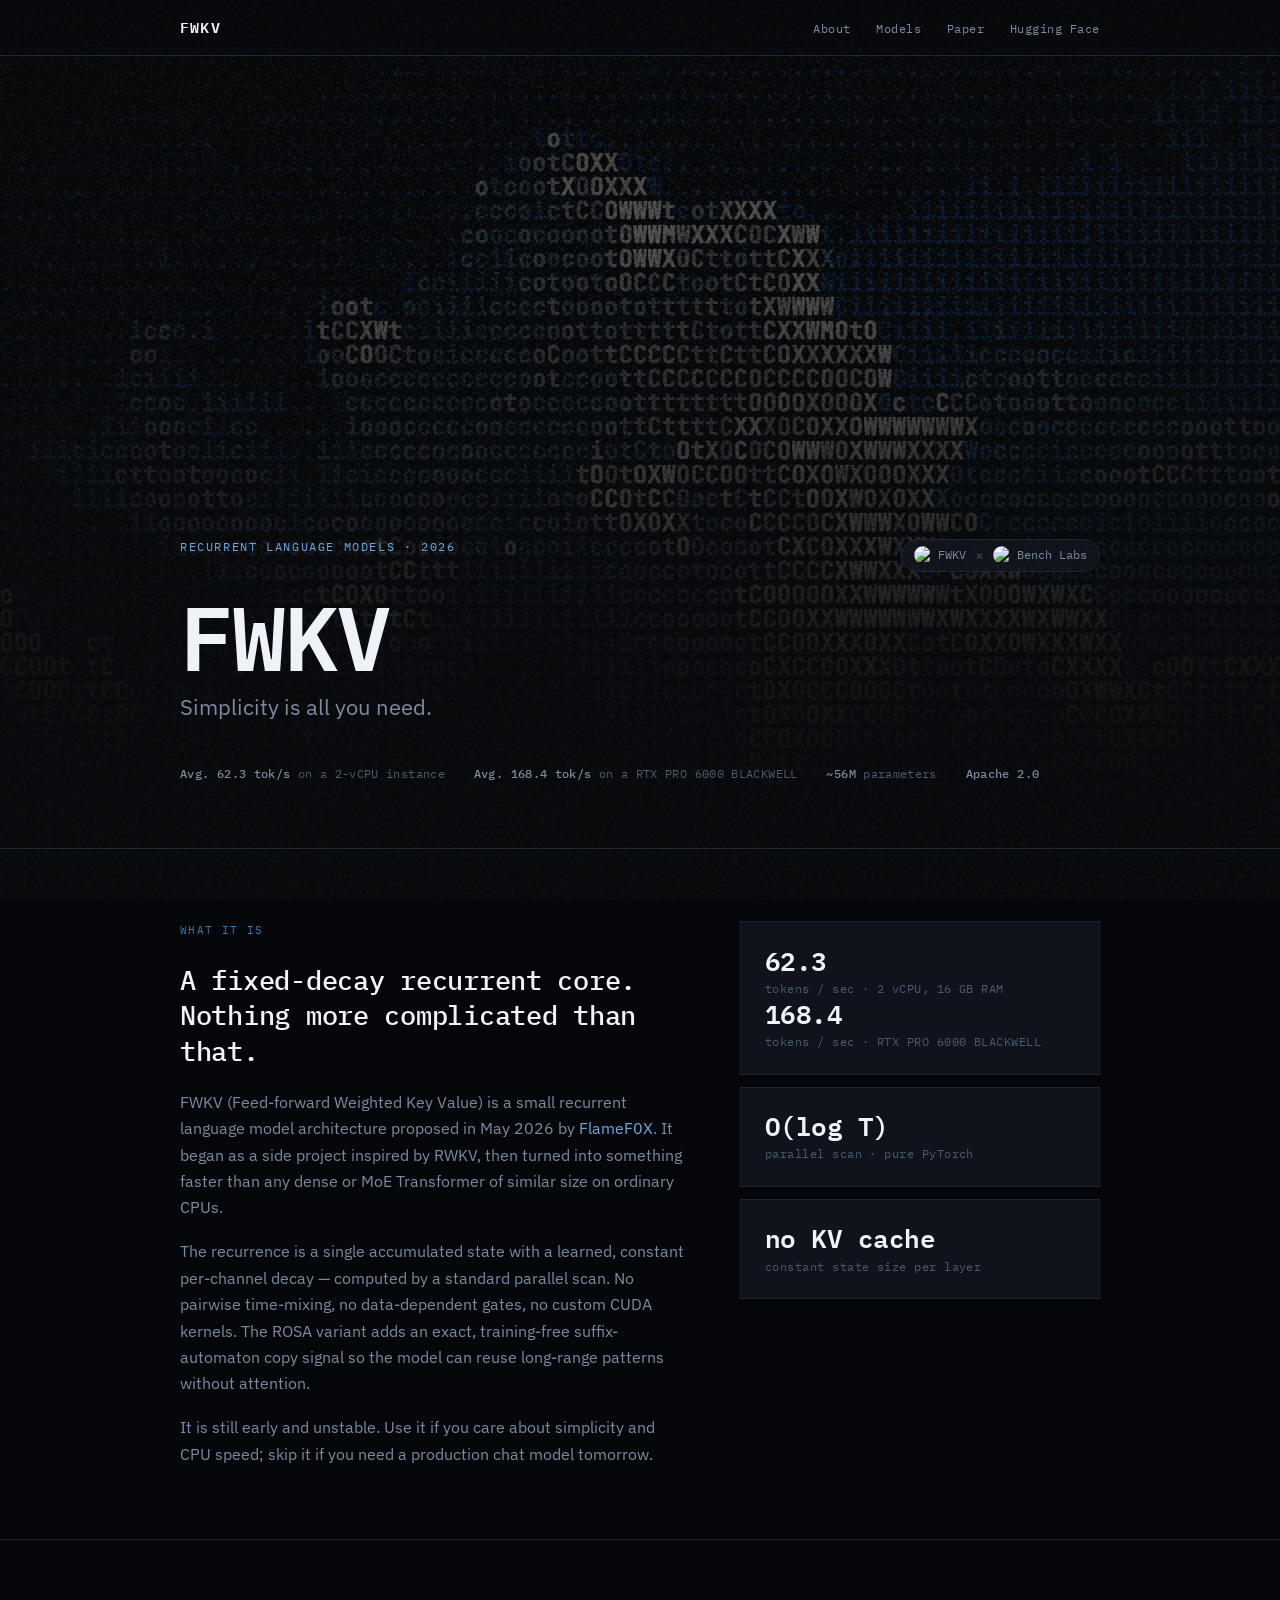
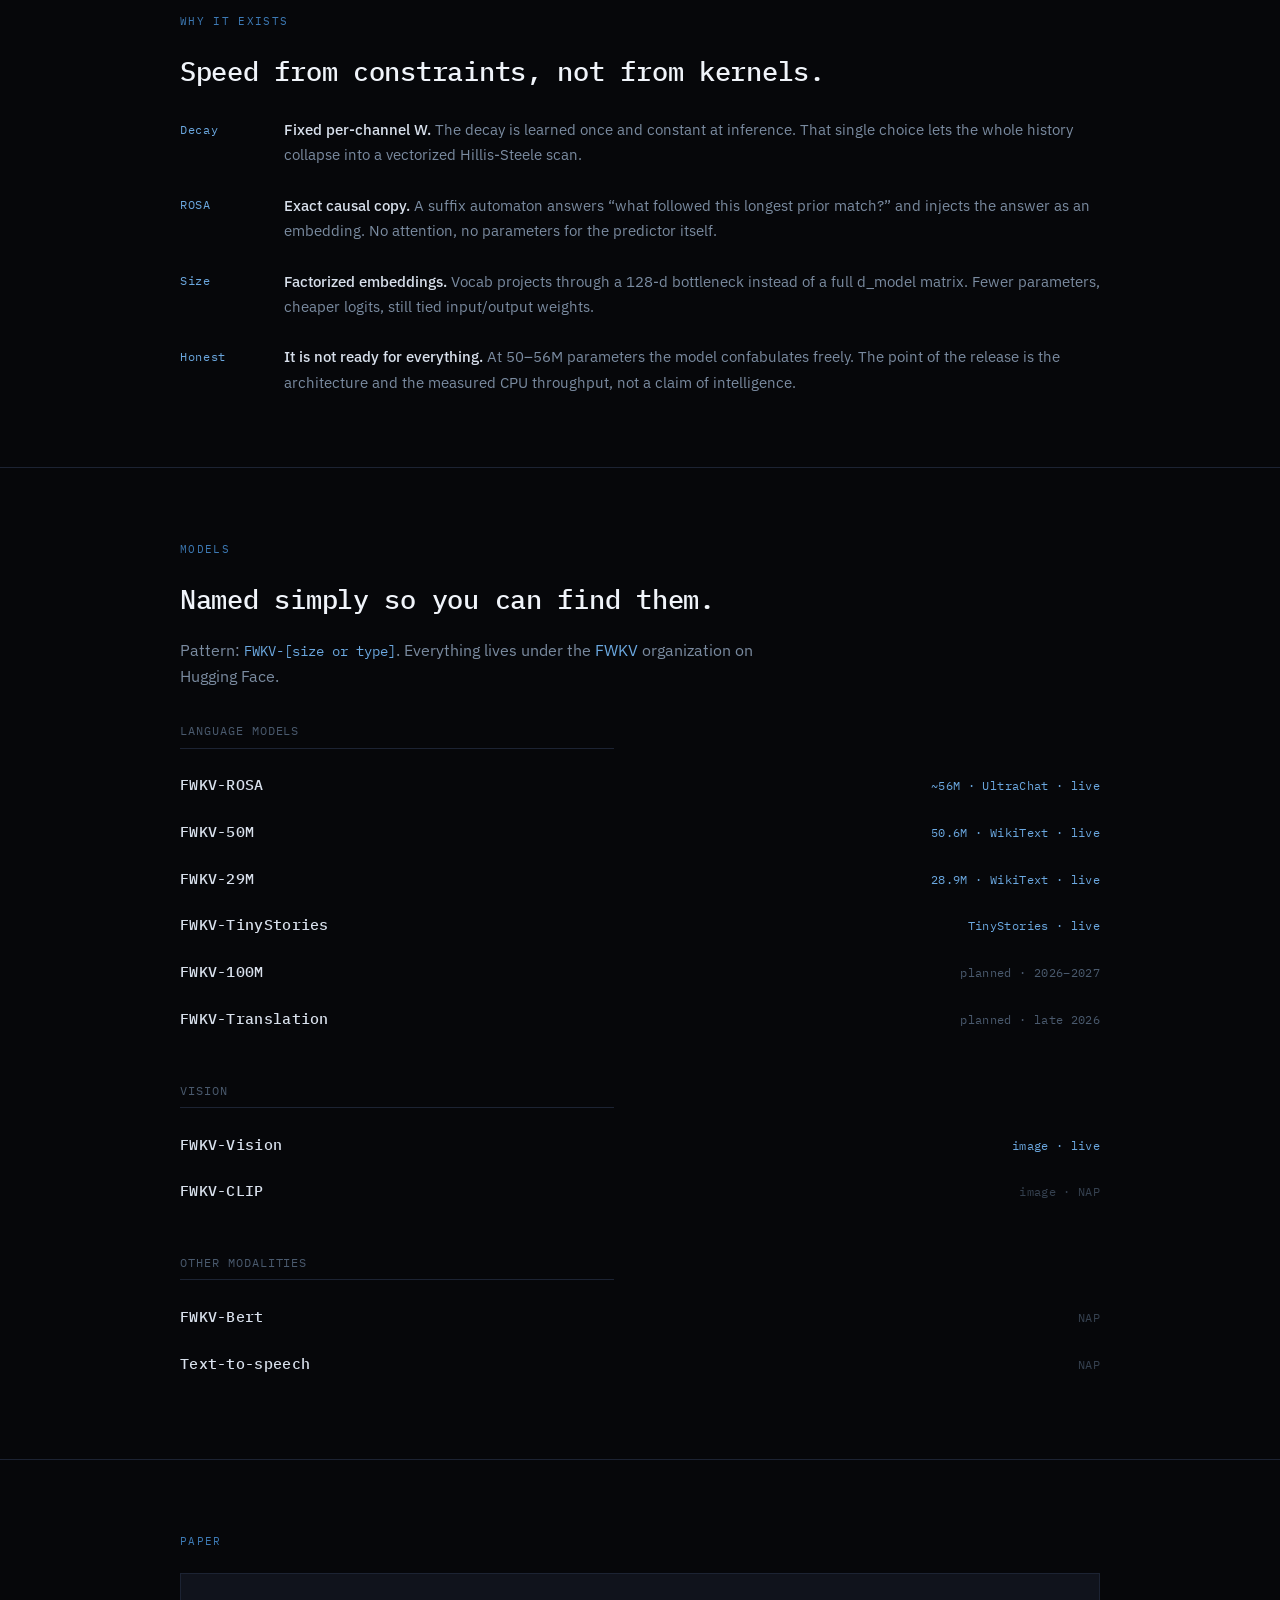
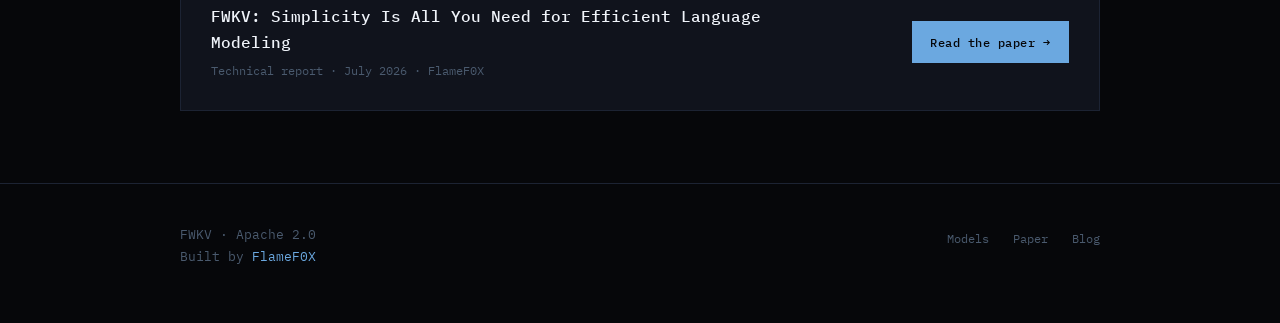
==== index.html @ 57879337 "Update index.html" ====
<!DOCTYPE html>
<html lang="en">
<head>
  <meta charset="UTF-8" />
  <meta name="viewport" content="width=device-width, initial-scale=1.0" />
  <title>FWKV — Simplicity Is All You Need</title>
  <meta name="description" content="FWKV is a simple, efficient recurrent language model architecture. Fixed-decay recurrence + ROSA copy mechanism. Fast on CPU. Open source." />
  
  <!-- Discord & Open Graph Embed Tags -->
  <meta property="og:type" content="website" />
  <meta property="og:title" content="FWKV — Simplicity Is All You Need" />
  <meta property="og:description" content="FWKV is a simple, efficient recurrent language model architecture. Fixed-decay recurrence + ROSA copy mechanism. Fast on CPU. Open source." />
  <meta property="og:image" content="https://cdn-uploads.huggingface.co/production/uploads/6615494716917dfdc645c44e/k839qGKNniqOM_4PdpvoG.png" />
  
  <!-- Twitter Card Tags (Used by Discord for Large Preview Images) -->
  <meta name="twitter:card" content="summary_large_image" />
  <meta name="twitter:title" content="FWKV — Simplicity Is All You Need" />
  <meta name="twitter:description" content="FWKV is a simple, efficient recurrent language model architecture. Fixed-decay recurrence + ROSA copy mechanism. Fast on CPU. Open source." />
  <meta name="twitter:image" content="https://cdn-uploads.huggingface.co/production/uploads/6615494716917dfdc645c44e/k839qGKNniqOM_4PdpvoG.png" />

  <!-- Discord Accent Color (Matches site theme blue) -->
  <meta name="theme-color" content="#3d7ab5" />

  <link rel="icon" href="https://cdn-avatars.huggingface.co/v1/production/uploads/6615494716917dfdc645c44e/sro4XOnALHB4GmjOLxiZC.png" type="image/png" />

  <!-- Fonts: technical mono + quiet humanistic sans -->
  <link rel="preconnect" href="https://fonts.googleapis.com" />
  <link rel="preconnect" href="https://fonts.gstatic.com" crossorigin />
  <link href="https://fonts.googleapis.com/css2?family=IBM+Plex+Mono:wght@400;500;600&family=IBM+Plex+Sans:wght@400;500;600&display=swap" rel="stylesheet" />

  <style>
    /* ── tokens ─────────────────────────────────────────── */
    :root {
      --bg:           #06070a;
      --bg-elevated: #0c0e14;
      --surface:     #10131c;
      --border:      #1c2333;
      --blue-dim:    #1a3a5c;
      --blue:        #3d7ab5;
      --blue-bright: #6ba8e0;
      --cyan:        #8ec8f0;
      --text:        #d8e0ec;
      --text-muted:  #7a8ba0;
      --text-faint:  #4a5a6e;
      --white:       #f0f4fa;
      --radius:      2px;
      --font-mono:   "IBM Plex Mono", ui-monospace, monospace;
      --font-sans:   "IBM Plex Sans", system-ui, sans-serif;
    }

    /* ── reset ──────────────────────────────────────────── */
    *, *::before, *::after { box-sizing: border-box; margin: 0; padding: 0; }
    html { scroll-behavior: smooth; }
    body {
      background: var(--bg);
      color: var(--text);
      font-family: var(--font-sans);
      font-size: 16px;
      line-height: 1.65;
      -webkit-font-smoothing: antialiased;
      overflow-x: hidden;
    }
    img, video { display: block; max-width: 100%; }
    a { color: var(--blue-bright); text-decoration: none; }
    a:hover { color: var(--cyan); text-decoration: underline; text-underline-offset: 3px; }
    a:focus-visible { outline: 2px solid var(--blue); outline-offset: 3px; }

    /* ── grain overlay ─────────────────────────────────── */
    body::before {
      content: "";
      position: fixed;
      inset: 0;
      pointer-events: none;
      z-index: 9999;
      opacity: 0.045;
      background-image: url("data:image/svg+xml,%3Csvg viewBox='0 0 256 256' xmlns='http://www.w3.org/2000/svg'%3E%3Cfilter id='n'%3E%3CfeTurbulence type='fractalNoise' baseFrequency='0.85' numOctaves='4' stitchTiles='stitch'/%3E%3C/filter%3E%3Crect width='100%25' height='100%25' filter='url(%23n)'/%3E%3C/svg%3E");
    }

    /* ── layout shell ───────────────────────────────────── */
    .wrap {
      width: min(920px, 92vw);
      margin-inline: auto;
    }

    /* ── nav ────────────────────────────────────────────── */
    nav {
      position: sticky;
      top: 0;
      z-index: 100;
      background: rgba(6, 7, 10, 0.82);
      backdrop-filter: blur(12px);
      border-bottom: 1px solid var(--border);
    }
    .nav-inner {
      display: flex;
      align-items: center;
      justify-content: space-between;
      padding: 0.9rem 0;
      width: min(920px, 92vw);
      margin-inline: auto;
    }
    .nav-logo {
      font-family: var(--font-mono);
      font-weight: 600;
      font-size: 0.95rem;
      letter-spacing: 0.08em;
      color: var(--white);
      text-decoration: none;
    }
    .nav-logo:hover { color: var(--cyan); text-decoration: none; }
    .nav-links {
      display: flex;
      gap: 1.6rem;
      list-style: none;
    }
    .nav-links a {
      font-family: var(--font-mono);
      font-size: 0.78rem;
      color: var(--text-muted);
      letter-spacing: 0.04em;
      text-decoration: none;
    }
    .nav-links a:hover { color: var(--text); }

    /* ── hero ───────────────────────────────────────────── */
    .hero {
      position: relative;
      min-height: 88vh;
      display: flex;
      flex-direction: column;
      justify-content: flex-end;
      padding-bottom: 4rem;
      overflow: hidden;
    }
    .hero-img {
      position: absolute;
      inset: 0;
      width: 100%;
      height: 100%;
      object-fit: cover;
      object-position: center;
      opacity: 0.55;
      filter: contrast(1.1) brightness(0.85);
    }
    .hero-fade {
      position: absolute;
      inset: 0;
      background:
        linear-gradient(to bottom, rgba(6,7,10,0.2) 0%, rgba(6,7,10,0.6) 55%, var(--bg) 100%),
        radial-gradient(ellipse 80% 60% at 50% 40%, transparent 30%, rgba(6,7,10,0.7) 100%);
      pointer-events: none;
    }
    .hero-content {
      position: relative;
      z-index: 2;
    }
    .hero-top-row {
      display: flex;
      align-items: center;
      justify-content: space-between;
      flex-wrap: wrap;
      gap: 1rem;
      margin-bottom: 1.1rem;
    }
    .hero-eyebrow {
      font-family: var(--font-mono);
      font-size: 0.72rem;
      letter-spacing: 0.14em;
      text-transform: uppercase;
      color: var(--blue-bright);
    }

    /* ── partner badge ──────────────────────────────────── */
    .partner-badge {
      display: inline-flex;
      align-items: center;
      gap: 0.6rem;
      background: rgba(16, 19, 28, 0.75);
      border: 1px solid var(--border);
      padding: 0.35rem 0.75rem;
      border-radius: 9999px;
      backdrop-filter: blur(8px);
    }
    .partner-item {
      display: flex;
      align-items: center;
      gap: 0.4rem;
      font-family: var(--font-mono);
      font-size: 0.75rem;
      color: var(--text-muted);
      text-decoration: none;
    }
    .partner-item:hover {
      color: var(--white);
      text-decoration: none;
    }
    .partner-item img {
      width: 18px;
      height: 18px;
      border-radius: 50%;
      object-fit: cover;
    }
    .partner-cross {
      font-family: var(--font-mono);
      font-size: 0.75rem;
      color: var(--text-faint);
      user-select: none;
    }

    .hero h1 {
      font-family: var(--font-mono);
      font-weight: 600;
      font-size: clamp(3.2rem, 9vw, 5.6rem);
      line-height: 1;
      letter-spacing: -0.02em;
      color: var(--white);
      margin-bottom: 0.6rem;
    }
    .hero-tagline {
      font-family: var(--font-sans);
      font-weight: 400;
      font-size: clamp(1.05rem, 2.4vw, 1.35rem);
      color: var(--text-muted);
      max-width: 28ch;
      margin-bottom: 2.4rem;
    }
    .hero-meta {
      display: flex;
      flex-wrap: wrap;
      gap: 1.8rem;
      font-family: var(--font-mono);
      font-size: 0.75rem;
      color: var(--text-faint);
      letter-spacing: 0.03em;
    }
    .hero-meta span strong {
      color: var(--text-muted);
      font-weight: 500;
    }

    /* ── sections ───────────────────────────────────────── */
    section {
      padding: 4.5rem 0;
      border-top: 1px solid var(--border);
    }
    .section-label {
      font-family: var(--font-mono);
      font-size: 0.7rem;
      letter-spacing: 0.12em;
      text-transform: uppercase;
      color: var(--blue);
      margin-bottom: 1.4rem;
    }
    h2 {
      font-family: var(--font-mono);
      font-weight: 500;
      font-size: clamp(1.35rem, 3vw, 1.7rem);
      color: var(--white);
      letter-spacing: -0.01em;
      margin-bottom: 1.3rem;
      line-height: 1.3;
    }
    p {
      color: var(--text-muted);
      max-width: 62ch;
      margin-bottom: 1.1rem;
    }
    p:last-child { margin-bottom: 0; }

    /* ── about ──────────────────────────────────────────── */
    .about-grid {
      display: grid;
      grid-template-columns: 1fr;
      gap: 2.5rem;
    }
    @media (min-width: 700px) {
      .about-grid {
        grid-template-columns: 1.4fr 1fr;
        gap: 3.5rem;
        align-items: start;
      }
    }
    .stat-block {
      background: var(--surface);
      border: 1px solid var(--border);
      padding: 1.4rem 1.5rem;
    }
    .stat-block + .stat-block { margin-top: 0.75rem; }
    .stat-value {
      font-family: var(--font-mono);
      font-size: 1.65rem;
      font-weight: 600;
      color: var(--white);
      letter-spacing: -0.02em;
      line-height: 1.15;
    }
    .stat-label {
      font-family: var(--font-mono);
      font-size: 0.72rem;
      color: var(--text-faint);
      margin-top: 0.25rem;
      letter-spacing: 0.04em;
    }

    /* ── why ────────────────────────────────────────────── */
    .why-list {
      list-style: none;
      display: flex;
      flex-direction: column;
      gap: 1.6rem;
      margin-top: 1.8rem;
    }
    .why-item {
      display: grid;
      grid-template-columns: 5.5rem 1fr;
      gap: 1rem;
      align-items: start;
    }
    .why-key {
      font-family: var(--font-mono);
      font-size: 0.72rem;
      letter-spacing: 0.06em;
      color: var(--blue-bright);
      padding-top: 0.15rem;
    }
    .why-body {
      color: var(--text-muted);
      font-size: 0.95rem;
    }
    .why-body strong { color: var(--text); font-weight: 500; }

    /* ── models ─────────────────────────────────────────── */
    .models-intro {
      margin-bottom: 2rem;
    }
    .model-group {
      margin-bottom: 2.4rem;
    }
    .model-group:last-child { margin-bottom: 0; }
    .model-group-title {
      font-family: var(--font-mono);
      font-size: 0.75rem;
      letter-spacing: 0.08em;
      text-transform: uppercase;
      color: var(--text-faint);
      margin-bottom: 0.85rem;
      padding-bottom: 0.4rem;
      border-bottom: 1px solid var(--border);
    }
    .model-list {
      list-style: none;
      display: flex;
      flex-direction: column;
    }
    .model-row {
      display: grid;
      grid-template-columns: 1fr auto;
      gap: 1rem;
      align-items: baseline;
      padding: 0.7rem 0;
      border-bottom: 1px solid rgba(28, 35, 51, 0.7);
      text-decoration: none;
      color: inherit;
      transition: background 0.15s ease;
    }
    .model-row:last-child { border-bottom: none; }
    a.model-row:hover {
      background: rgba(26, 58, 92, 0.18);
      text-decoration: none;
    }
    a.model-row:hover .model-name { color: var(--cyan); }
    .model-name {
      font-family: var(--font-mono);
      font-size: 0.92rem;
      font-weight: 500;
      color: var(--text);
      letter-spacing: 0.02em;
    }
    .model-status {
      font-family: var(--font-mono);
      font-size: 0.72rem;
      color: var(--text-faint);
      letter-spacing: 0.03em;
    }
    .model-status.live { color: var(--blue-bright); }
    .model-status.planned { color: var(--text-faint); }
    .model-status.nap { color: var(--text-faint); opacity: 0.7; }

    /* ── paper ──────────────────────────────────────────── */
    .paper-card {
      background: var(--surface);
      border: 1px solid var(--border);
      padding: 1.8rem 1.9rem;
      display: flex;
      flex-direction: column;
      gap: 1rem;
    }
    @media (min-width: 600px) {
      .paper-card {
        flex-direction: row;
        align-items: center;
        justify-content: space-between;
        gap: 2rem;
      }
    }
    .paper-title {
      font-family: var(--font-mono);
      font-size: 1rem;
      font-weight: 500;
      color: var(--white);
      margin-bottom: 0.35rem;
    }
    .paper-meta {
      font-family: var(--font-mono);
      font-size: 0.75rem;
      color: var(--text-faint);
    }
    .btn {
      display: inline-flex;
      align-items: center;
      gap: 0.45rem;
      font-family: var(--font-mono);
      font-size: 0.78rem;
      font-weight: 500;
      letter-spacing: 0.04em;
      color: var(--bg);
      background: var(--blue-bright);
      border: none;
      padding: 0.65rem 1.15rem;
      cursor: pointer;
      text-decoration: none;
      transition: background 0.15s ease, color 0.15s ease;
      white-space: nowrap;
    }
    .btn:hover {
      background: var(--cyan);
      color: var(--bg);
      text-decoration: none;
    }
    .btn:focus-visible { outline: 2px solid var(--cyan); outline-offset: 3px; }

    /* ── footer ─────────────────────────────────────────── */
    footer {
      border-top: 1px solid var(--border);
      padding: 2.5rem 0 3.5rem;
    }
    .footer-inner {
      display: flex;
      flex-wrap: wrap;
      justify-content: space-between;
      gap: 1.5rem;
      align-items: flex-start;
    }
    .footer-brand {
      font-family: var(--font-mono);
      font-size: 0.8rem;
      color: var(--text-faint);
      line-height: 1.7;
    }
    .footer-links {
      display: flex;
      gap: 1.5rem;
      list-style: none;
    }
    .footer-links a {
      font-family: var(--font-mono);
      font-size: 0.75rem;
      color: var(--text-faint);
    }
    .footer-links a:hover { color: var(--text-muted); }
  </style>
</head>
<body>

  <!-- nav -->
  <nav>
    <div class="nav-inner">
      <a href="#" class="nav-logo">FWKV</a>
      <ul class="nav-links">
        <li><a href="#about">About</a></li>
        <li><a href="#models">Models</a></li>
        <li><a href="#paper">Paper</a></li>
        <li><a href="https://huggingface.co/FWKV" target="_blank" rel="noopener">Hugging Face</a></li>
      </ul>
    </div>
  </nav>

  <!-- hero -->
  <header class="hero">
    <img
      class="hero-img"
      src="assets/ascii-art-hero.png"
      alt="FWKV ASCII Art Banner"
    />
    <div class="hero-fade"></div>
    <div class="wrap hero-content">
      <div class="hero-top-row">
        <p class="hero-eyebrow">Recurrent language models · 2026</p>
        
        <!-- Moved & Updated Partner Badge -->
        <div class="partner-badge">
          <a class="partner-item" href="https://huggingface.co/FWKV" target="_blank" rel="noopener">
            <img src="https://cdn-avatars.huggingface.co/v1/production/uploads/6615494716917dfdc645c44e/sro4XOnALHB4GmjOLxiZC.png" alt="FWKV" />
            <span>FWKV</span>
          </a>
          <span class="partner-cross">⨉</span>
          <a class="partner-item" href="https://huggingface.co/bench-labs" target="_blank" rel="noopener">
            <img src="https://cdn-avatars.huggingface.co/v1/production/uploads/6471b447a2b0a376b8b5e879/Vn-_-ktCQQkd76Z4BuLuW.png" alt="Bench Labs" />
            <span>Bench Labs</span>
          </a>
        </div>
      </div>

      <h1>FWKV</h1>
      <p class="hero-tagline">Simplicity is all you need.</p>
      <div class="hero-meta">
        <span><strong>Avg. 62.3 tok/s</strong> on a 2-vCPU instance</span>
        <span><strong>Avg. 168.4 tok/s</strong> on a RTX PRO 6000 BLACKWELL</span>
        <span><strong>~56M</strong> parameters</span>
        <span><strong>Apache 2.0</strong></span>
      </div>
    </div>
  </header>

  <main>

    <!-- what is it -->
    <section id="about">
      <div class="wrap about-grid">
        <div>
          <p class="section-label">What it is</p>
          <h2>A fixed-decay recurrent core.<br />Nothing more complicated than that.</h2>
          <p>
            FWKV (Feed-forward Weighted Key Value) is a small recurrent language model architecture
            proposed in May 2026 by
            <a href="https://huggingface.co/FlameF0X" target="_blank" rel="noopener">FlameF0X</a>.
            It began as a side project inspired by RWKV, then turned into something faster
            than any dense or MoE Transformer of similar size on ordinary CPUs.
          </p>
          <p>
            The recurrence is a single accumulated state with a learned, constant per-channel decay —
            computed by a standard parallel scan. No pairwise time-mixing, no data-dependent gates,
            no custom CUDA kernels. The ROSA variant adds an exact, training-free suffix-automaton
            copy signal so the model can reuse long-range patterns without attention.
          </p>
          <p>
            It is still early and unstable. Use it if you care about simplicity and CPU speed;
            skip it if you need a production chat model tomorrow.
          </p>
        </div>
        <aside>
          <div class="stat-block">
            <div class="stat-value">62.3 </div>
            <div class="stat-label">tokens / sec · 2 vCPU, 16 GB RAM</div>
            <div class="stat-value">168.4</div>
            <div class="stat-label">tokens / sec · RTX PRO 6000 BLACKWELL</div>
          </div>
          <div class="stat-block">
            <div class="stat-value">O(log T)</div>
            <div class="stat-label">parallel scan · pure PyTorch</div>
          </div>
          <div class="stat-block">
            <div class="stat-value">no KV cache</div>
            <div class="stat-label">constant state size per layer</div>
          </div>
        </aside>
      </div>
    </section>

    <!-- why -->
    <section id="why">
      <div class="wrap">
        <p class="section-label">Why it exists</p>
        <h2>Speed from constraints, not from kernels.</h2>
        <ul class="why-list">
          <li class="why-item">
            <span class="why-key">Decay</span>
            <span class="why-body">
              <strong>Fixed per-channel W.</strong>
              The decay is learned once and constant at inference.
              That single choice lets the whole history collapse into a vectorized Hillis-Steele scan.
            </span>
          </li>
          <li class="why-item">
            <span class="why-key">ROSA</span>
            <span class="why-body">
              <strong>Exact causal copy.</strong>
              A suffix automaton answers “what followed this longest prior match?”
              and injects the answer as an embedding. No attention, no parameters for the predictor itself.
            </span>
          </li>
          <li class="why-item">
            <span class="why-key">Size</span>
            <span class="why-body">
              <strong>Factorized embeddings.</strong>
              Vocab projects through a 128-d bottleneck instead of a full d_model matrix.
              Fewer parameters, cheaper logits, still tied input/output weights.
            </span>
          </li>
          <li class="why-item">
            <span class="why-key">Honest</span>
            <span class="why-body">
              <strong>It is not ready for everything.</strong>
              At 50–56M parameters the model confabulates freely.
              The point of the release is the architecture and the measured CPU throughput, not a claim of intelligence.
            </span>
          </li>
        </ul>
      </div>
    </section>

    <!-- models -->
    <section id="models">
      <div class="wrap">
        <p class="section-label">Models</p>
        <h2>Named simply so you can find them.</h2>
        <p class="models-intro">
          Pattern: <code style="font-family:var(--font-mono);color:var(--blue-bright);font-size:0.9em">FWKV-[size or type]</code>.
          Everything lives under the
          <a href="https://huggingface.co/FWKV" target="_blank" rel="noopener">FWKV</a> organization on Hugging Face.
        </p>

        <div class="model-group">
          <p class="model-group-title">Language models</p>
          <ul class="model-list">
            <li>
              <a class="model-row" href="https://huggingface.co/FWKV/FWKV-ROSA" target="_blank" rel="noopener">
                <span class="model-name">FWKV-ROSA</span>
                <span class="model-status live">~56M · UltraChat · live</span>
              </a>
            </li>
            <li>
              <a class="model-row" href="https://huggingface.co/FWKV/FWKV-50M" target="_blank" rel="noopener">
                <span class="model-name">FWKV-50M</span>
                <span class="model-status live">50.6M · WikiText · live</span>
              </a>
            </li>
            <li>
              <a class="model-row" href="https://huggingface.co/FWKV/FWKV-29M" target="_blank" rel="noopener">
                <span class="model-name">FWKV-29M</span>
                <span class="model-status live">28.9M · WikiText · live</span>
              </a>
            </li>
            <li>
              <a class="model-row" href="https://huggingface.co/FWKV/FWKV-TinyStories" target="_blank" rel="noopener">
                <span class="model-name">FWKV-TinyStories</span>
                <span class="model-status live">TinyStories · live</span>
              </a>
            </li>
            <li>
              <div class="model-row">
                <span class="model-name">FWKV-100M</span>
                <span class="model-status planned">planned · 2026–2027</span>
              </div>
            </li>
            <li>
              <div class="model-row">
                <span class="model-name">FWKV-Translation</span>
                <span class="model-status planned">planned · late 2026</span>
              </div>
            </li>
          </ul>
        </div>

        <div class="model-group">
          <p class="model-group-title">Vision</p>
          <ul class="model-list">
            <li>
              <a class="model-row" href="https://huggingface.co/FWKV/FWKV-Vision" target="_blank" rel="noopener">
                <span class="model-name">FWKV-Vision</span>
                <span class="model-status live">image · live</span>
              </a>
            </li>
            <li>
              <div class="model-row">
                <span class="model-name">FWKV-CLIP</span>
                <span class="model-status nap">image · NAP</span>
              </div>
            </li>
          </ul>
        </div>

        <div class="model-group">
          <p class="model-group-title">Other modalities</p>
          <ul class="model-list">
            <li>
              <div class="model-row">
                <span class="model-name">FWKV-Bert</span>
                <span class="model-status nap">NAP</span>
              </div>
            </li>
            <li>
              <div class="model-row">
                <span class="model-name">Text-to-speech</span>
                <span class="model-status nap">NAP</span>
              </div>
            </li>
          </ul>
        </div>
      </div>
    </section>

    <!-- paper -->
    <section id="paper">
      <div class="wrap">
        <p class="section-label">Paper</p>
        <div class="paper-card">
          <div>
            <p class="paper-title">FWKV: Simplicity Is All You Need for Efficient Language Modeling</p>
            <p class="paper-meta">Technical report · July 2026 · FlameF0X</p>
          </div>
          <a class="btn" href="https://flamef0x.github.io/papers/" target="_blank" rel="noopener">
            Read the paper →
          </a>
        </div>
      </div>
    </section>

  </main>

  <footer>
    <div class="wrap footer-inner">
      <div class="footer-brand">
        FWKV · Apache 2.0<br />
        Built by <a href="https://huggingface.co/FlameF0X" target="_blank" rel="noopener">FlameF0X</a>
      </div>
      <ul class="footer-links">
        <li><a href="https://huggingface.co/FWKV" target="_blank" rel="noopener">Models</a></li>
        <li><a href="https://flamef0x.github.io/papers/" target="_blank" rel="noopener">Paper</a></li>
        <li><a href="https://flamef0x.github.io/blog/" target="_blank" rel="noopener">Blog</a></li>
      </ul>
    </div>
  </footer>

</body>
</html>
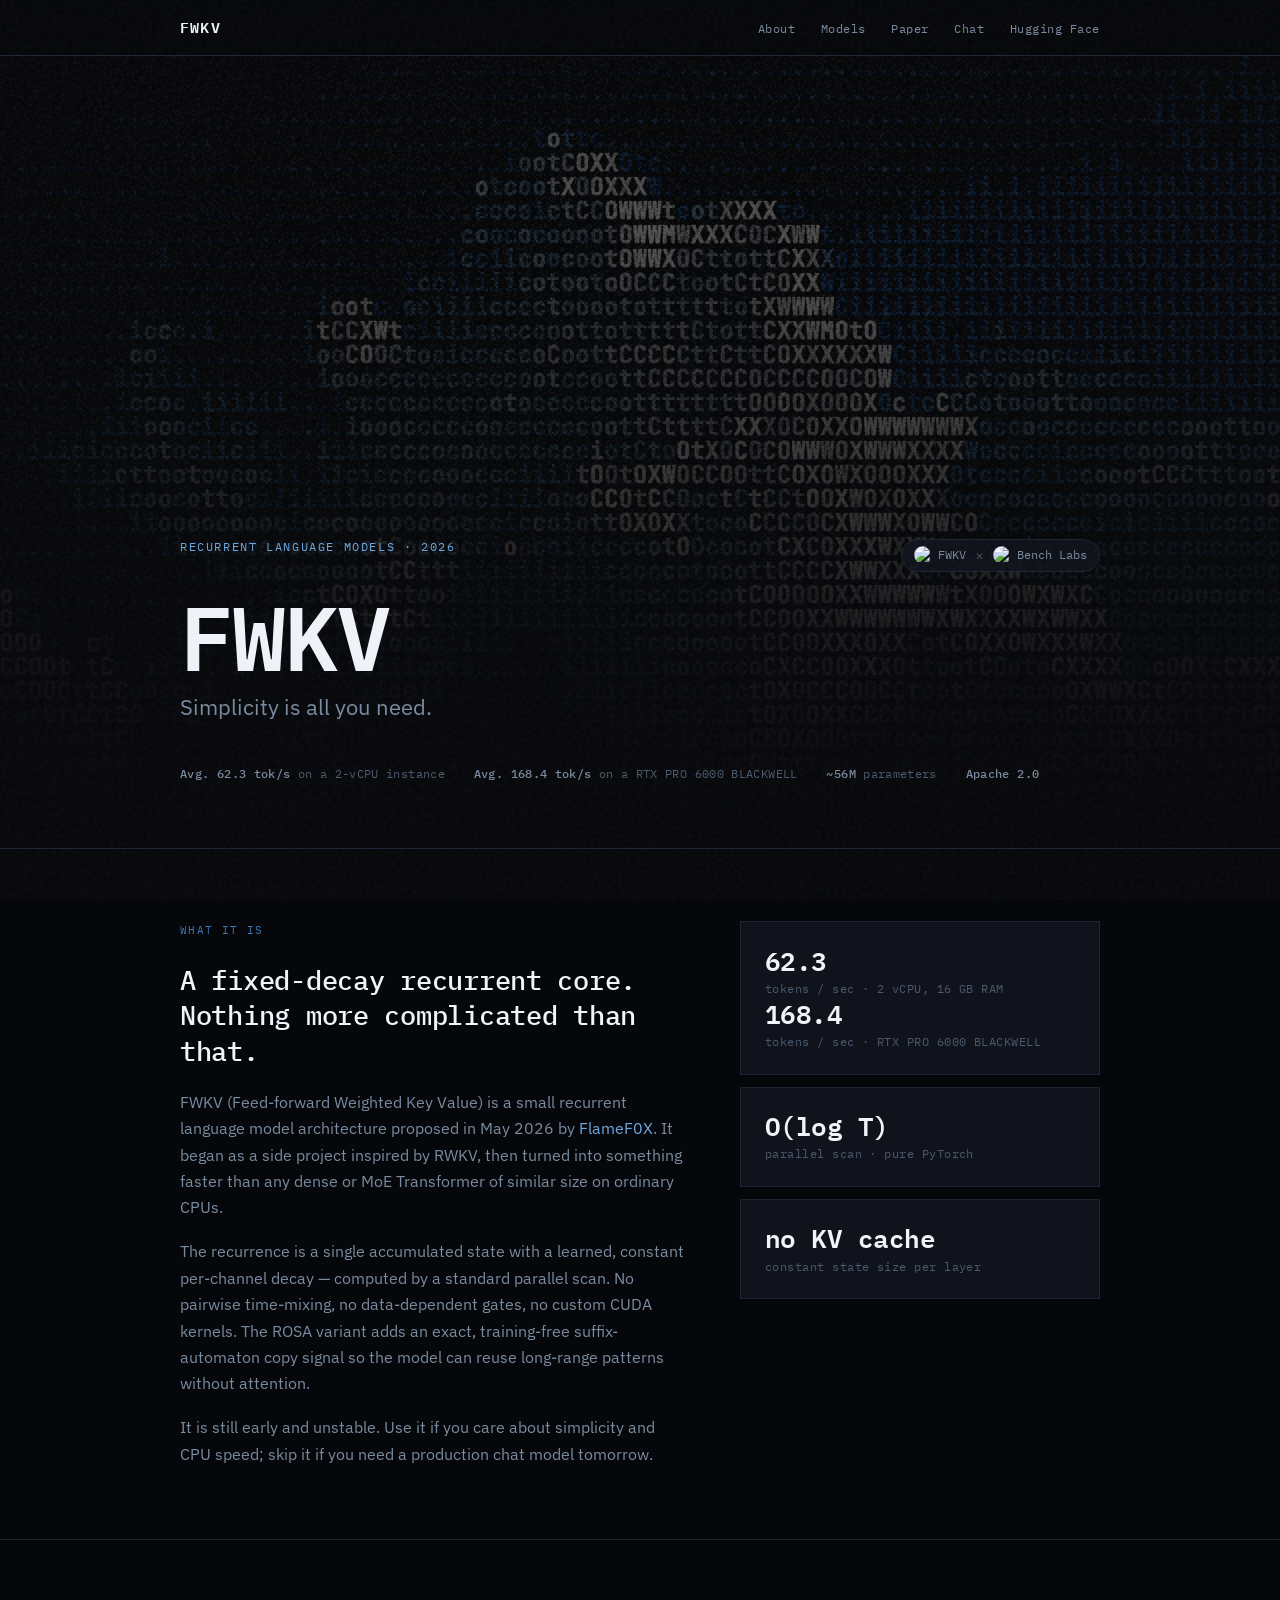
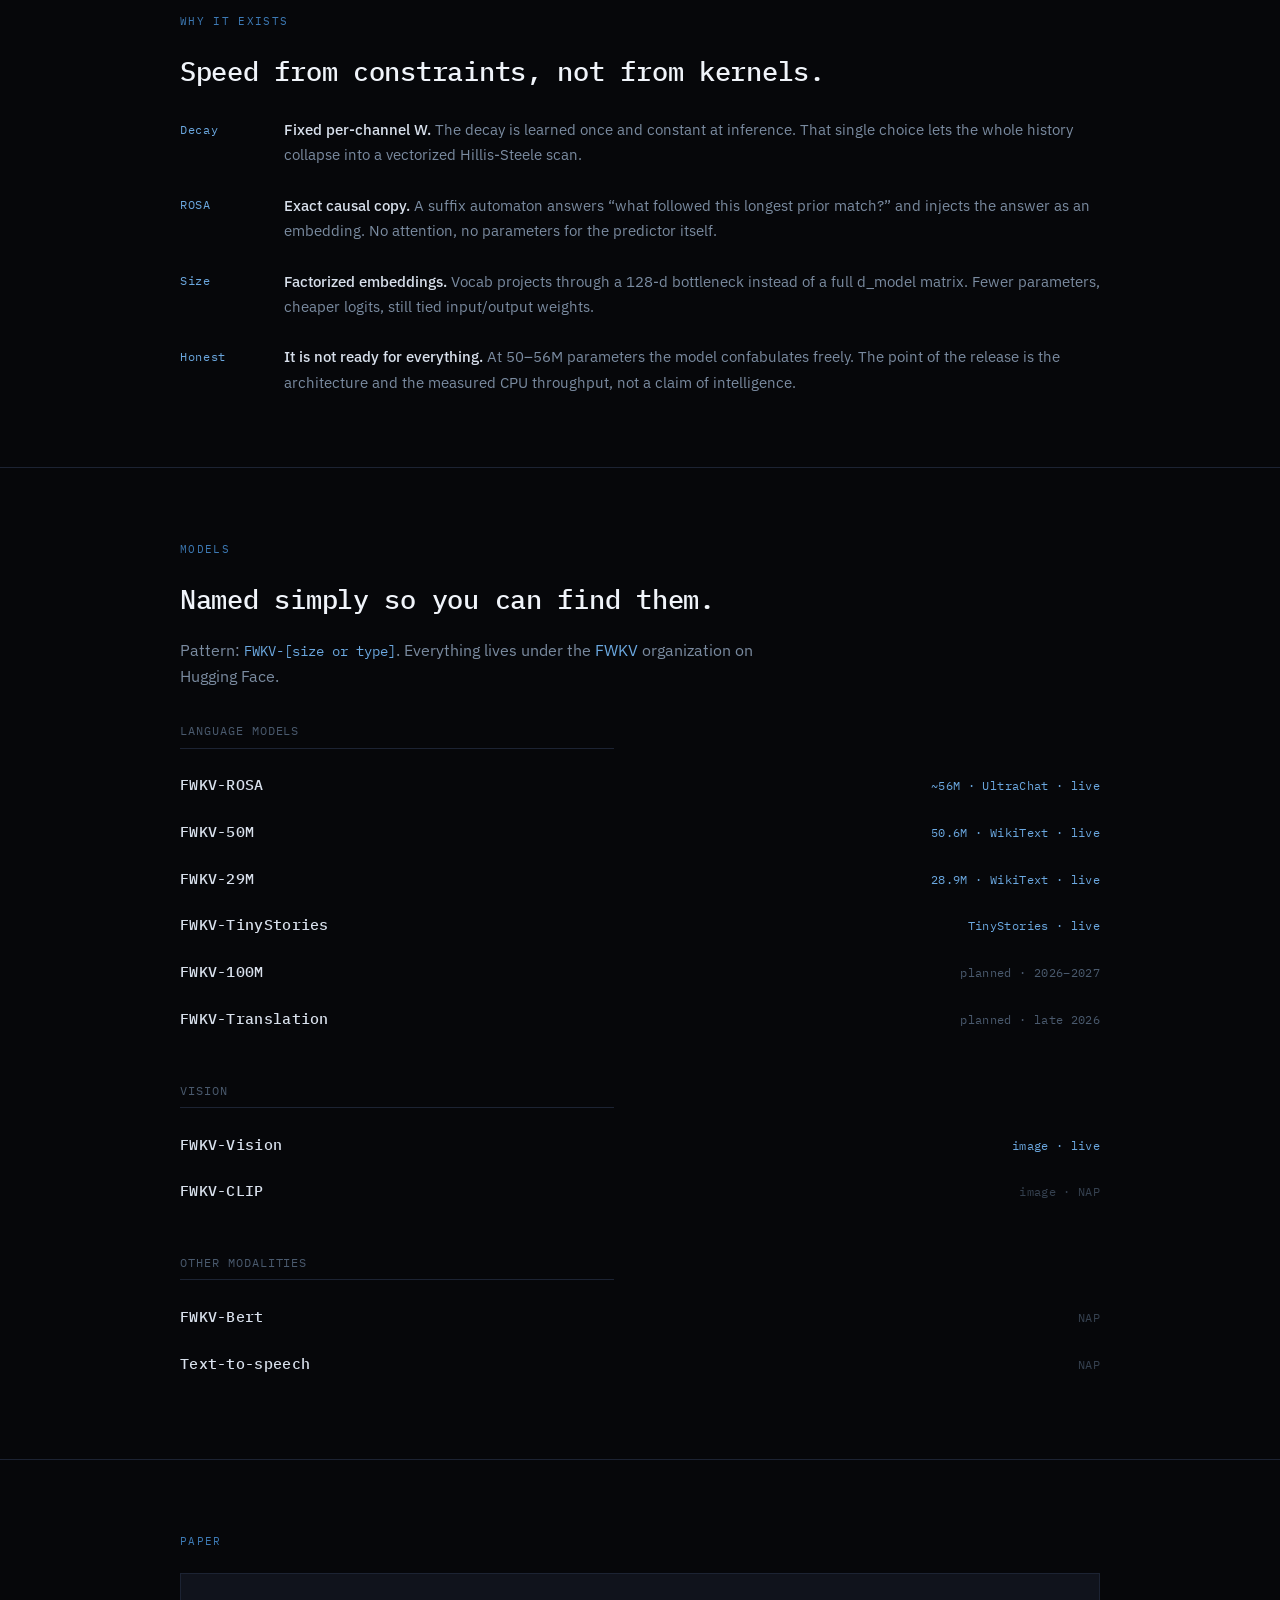
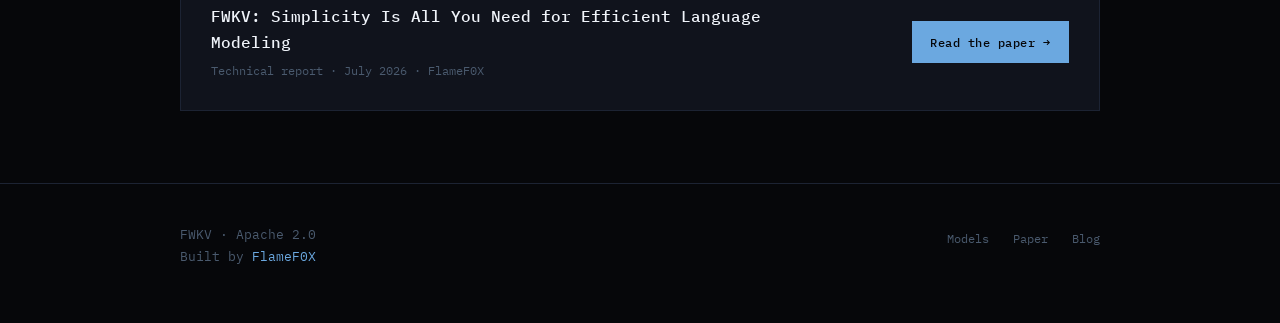
==== commit c29e0c88: "Update index.html" ====
--- a/index.html
+++ b/index.html
@@ -480,6 +480,7 @@
         <li><a href="#about">About</a></li>
         <li><a href="#models">Models</a></li>
         <li><a href="#paper">Paper</a></li>
+        <li><a href="chat/">Chat</a></li>
         <li><a href="https://huggingface.co/FWKV" target="_blank" rel="noopener">Hugging Face</a></li>
       </ul>
     </div>
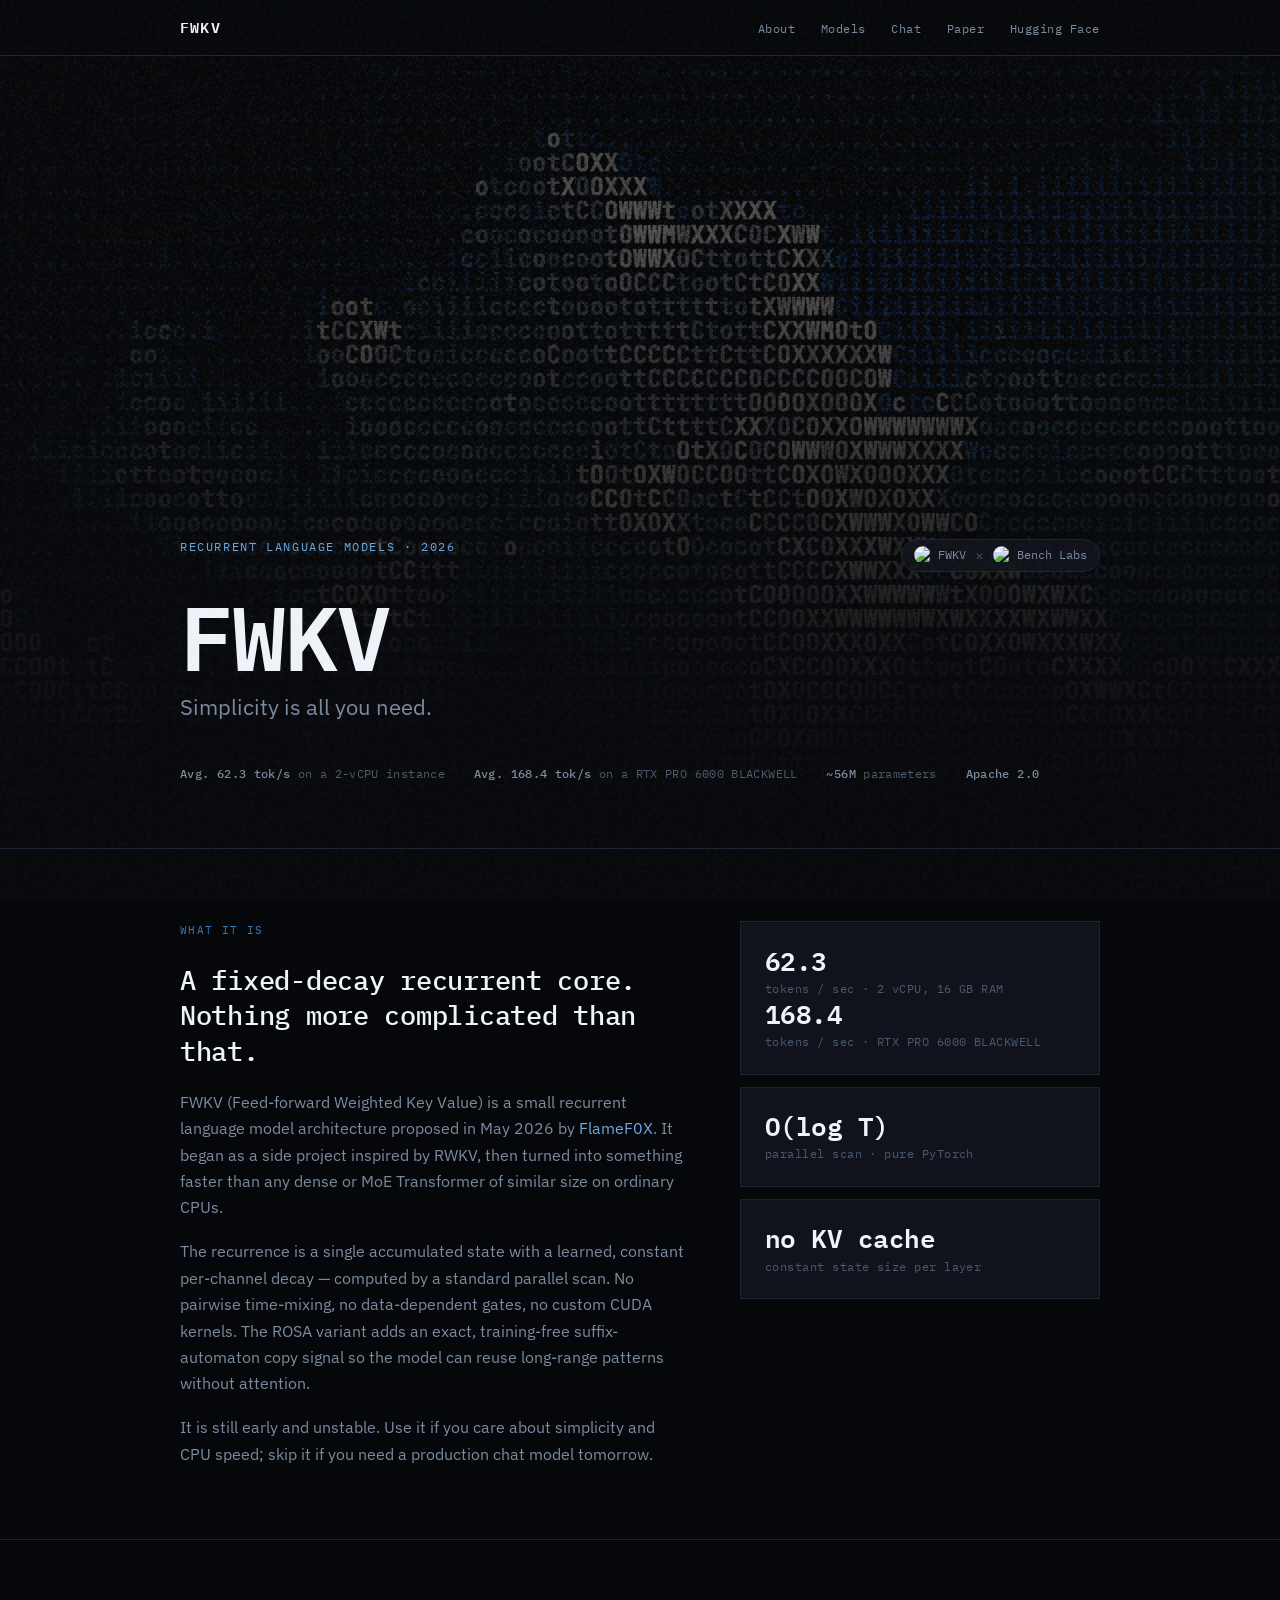
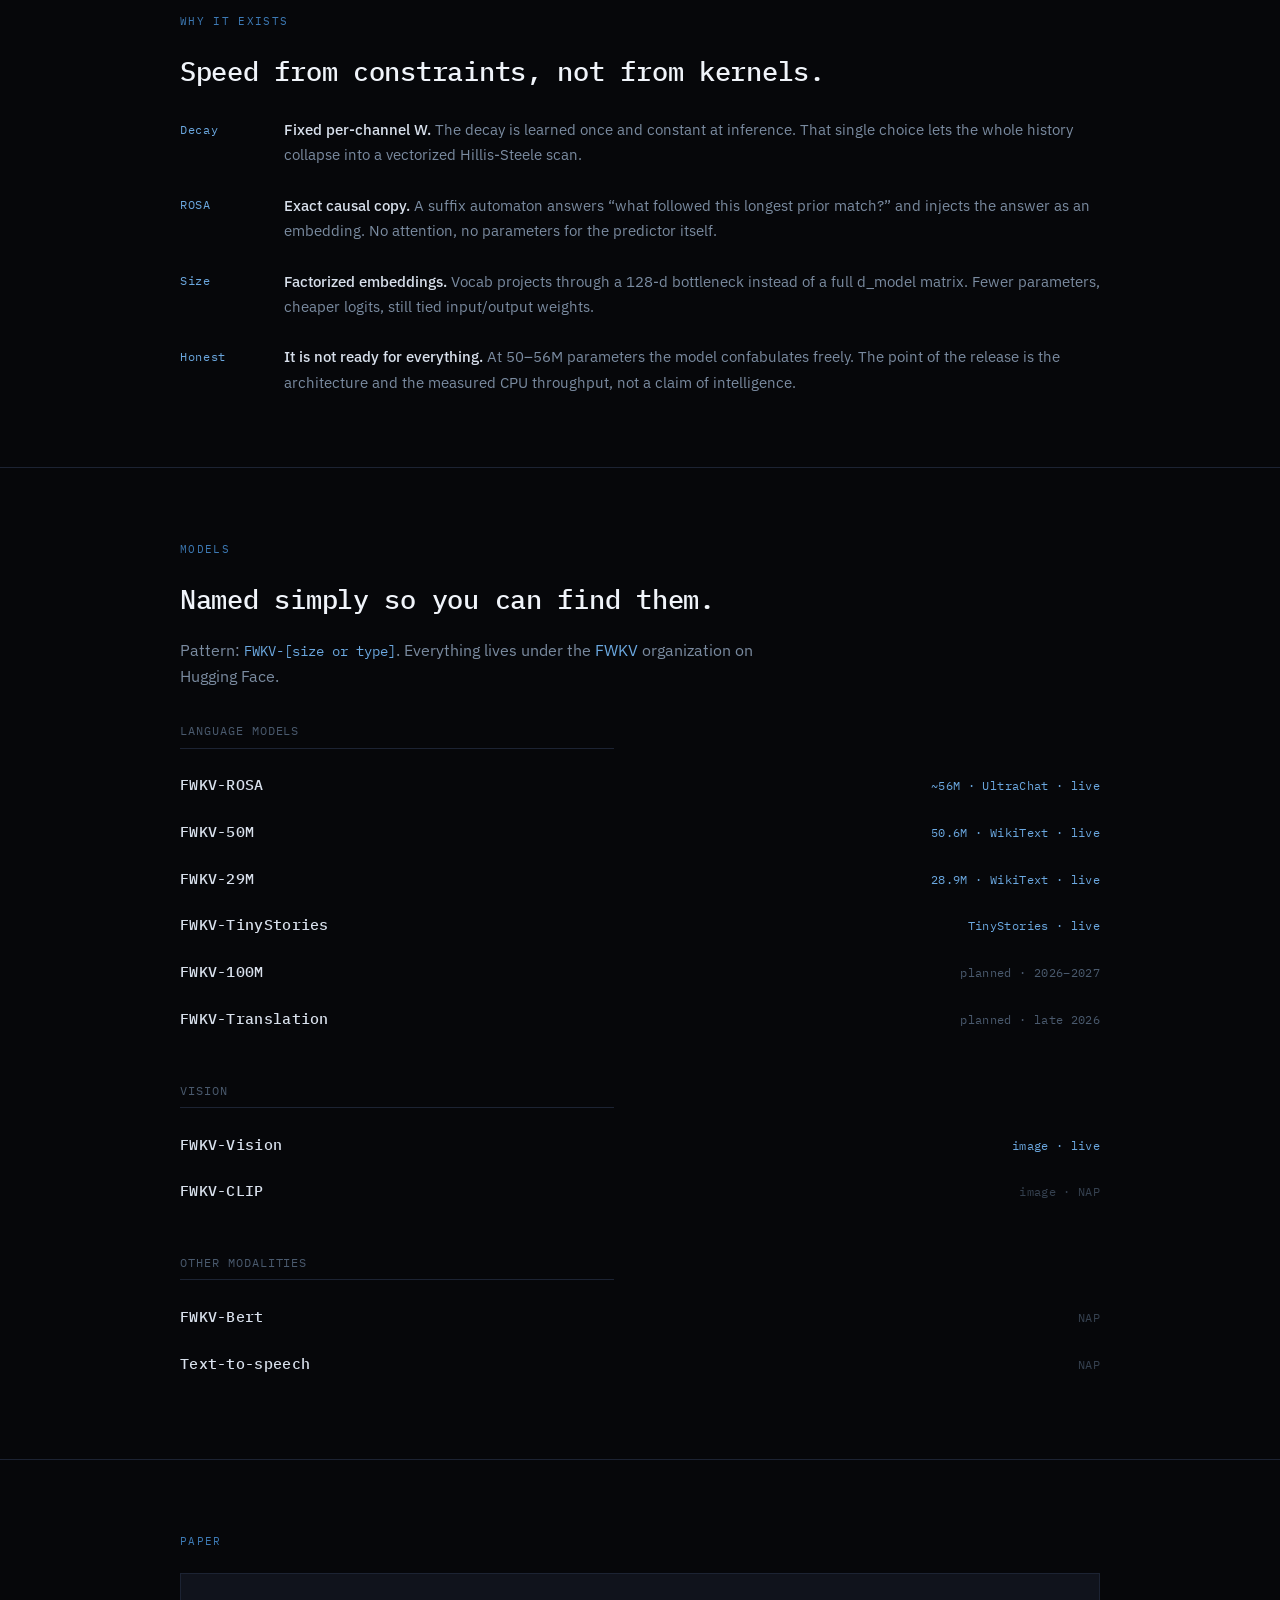
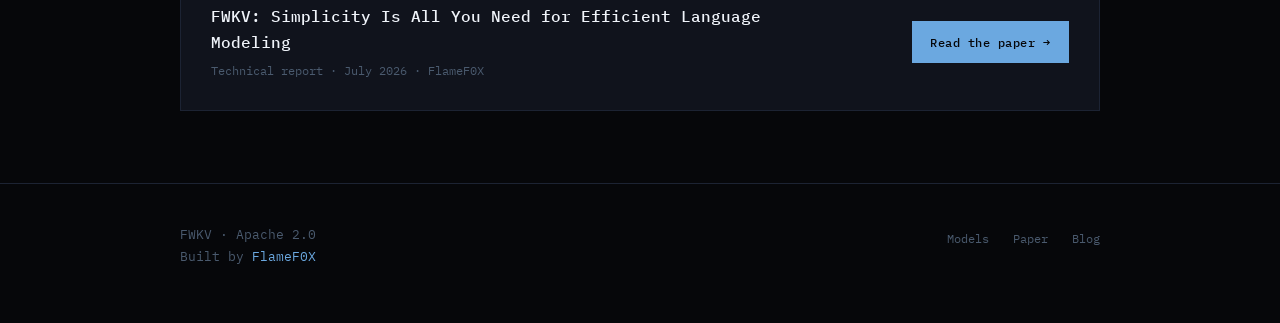
==== commit 904a964a: "Update index.html" ====
--- a/index.html
+++ b/index.html
@@ -479,8 +479,8 @@
       <ul class="nav-links">
         <li><a href="#about">About</a></li>
         <li><a href="#models">Models</a></li>
+        <li><a href="chat/">Chat</a></li>
         <li><a href="#paper">Paper</a></li>
-        <li><a href="chat/">Chat</a></li>
         <li><a href="https://huggingface.co/FWKV" target="_blank" rel="noopener">Hugging Face</a></li>
       </ul>
     </div>
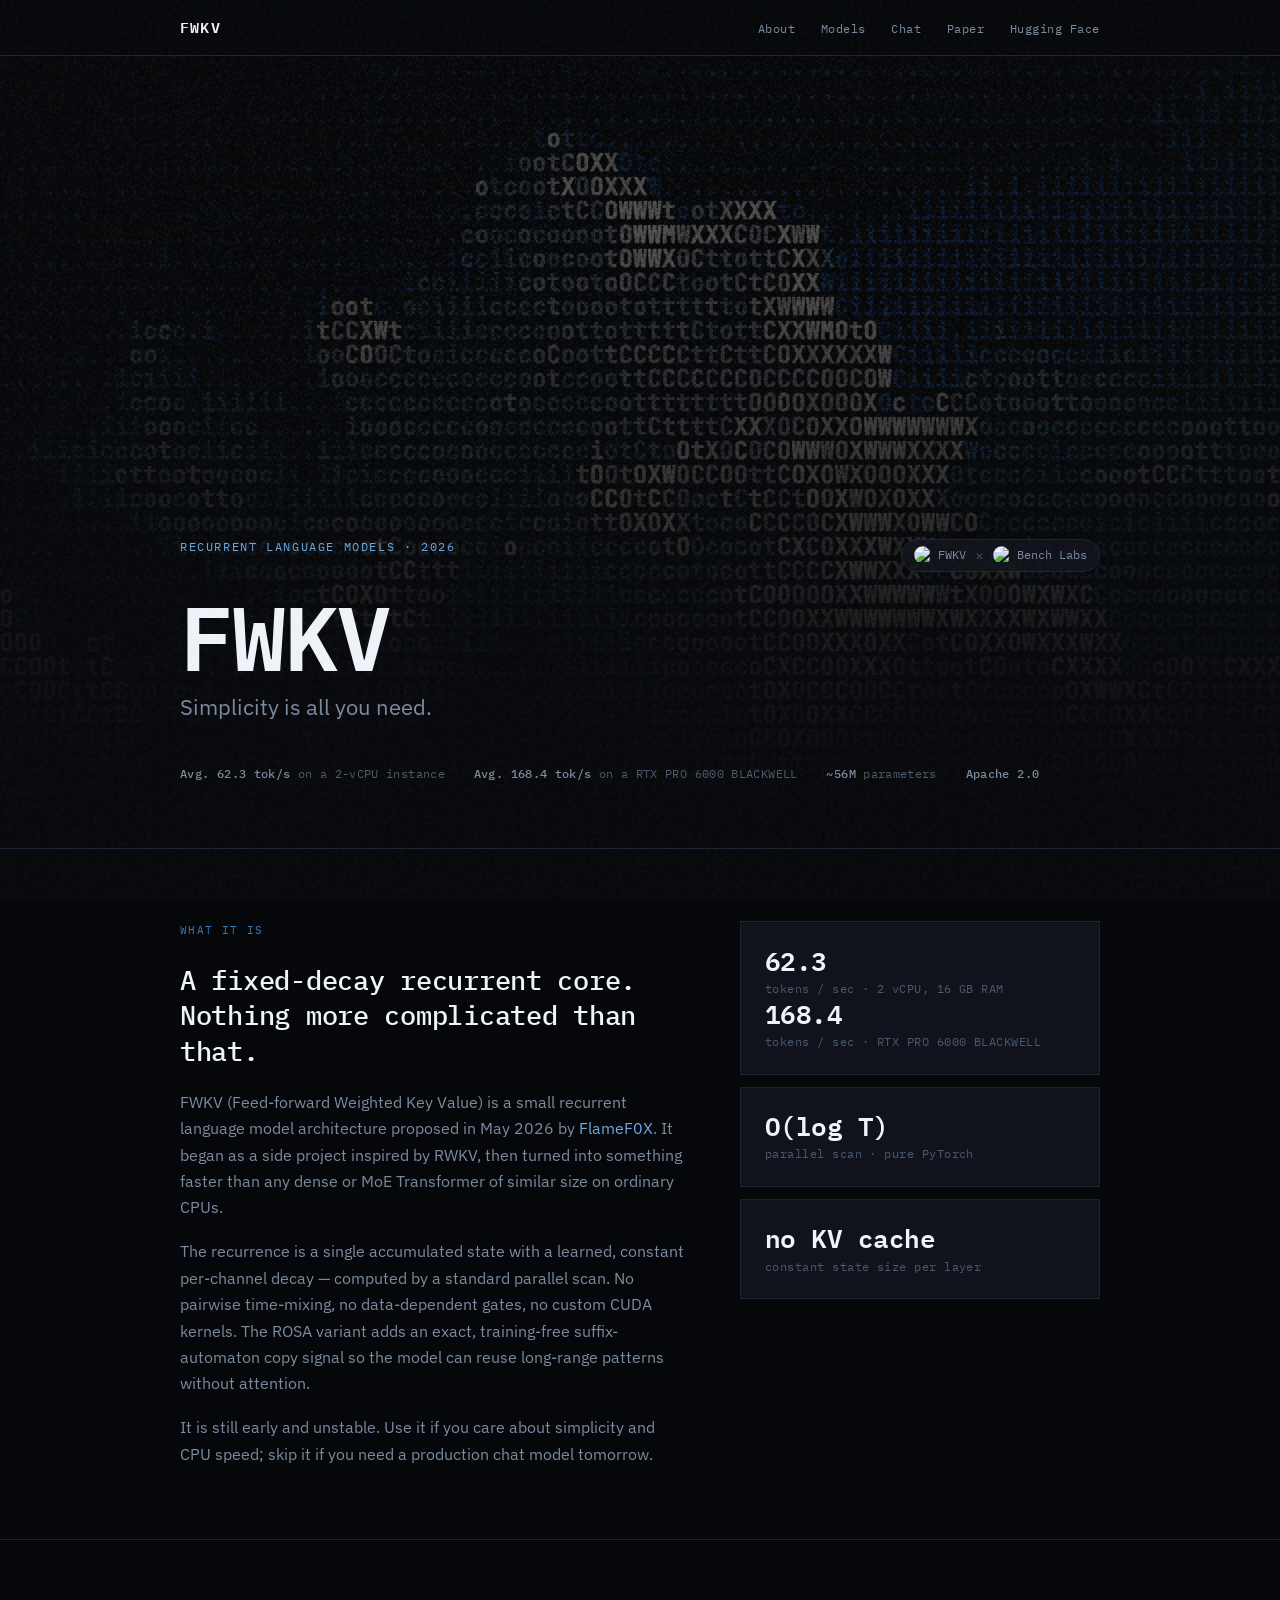
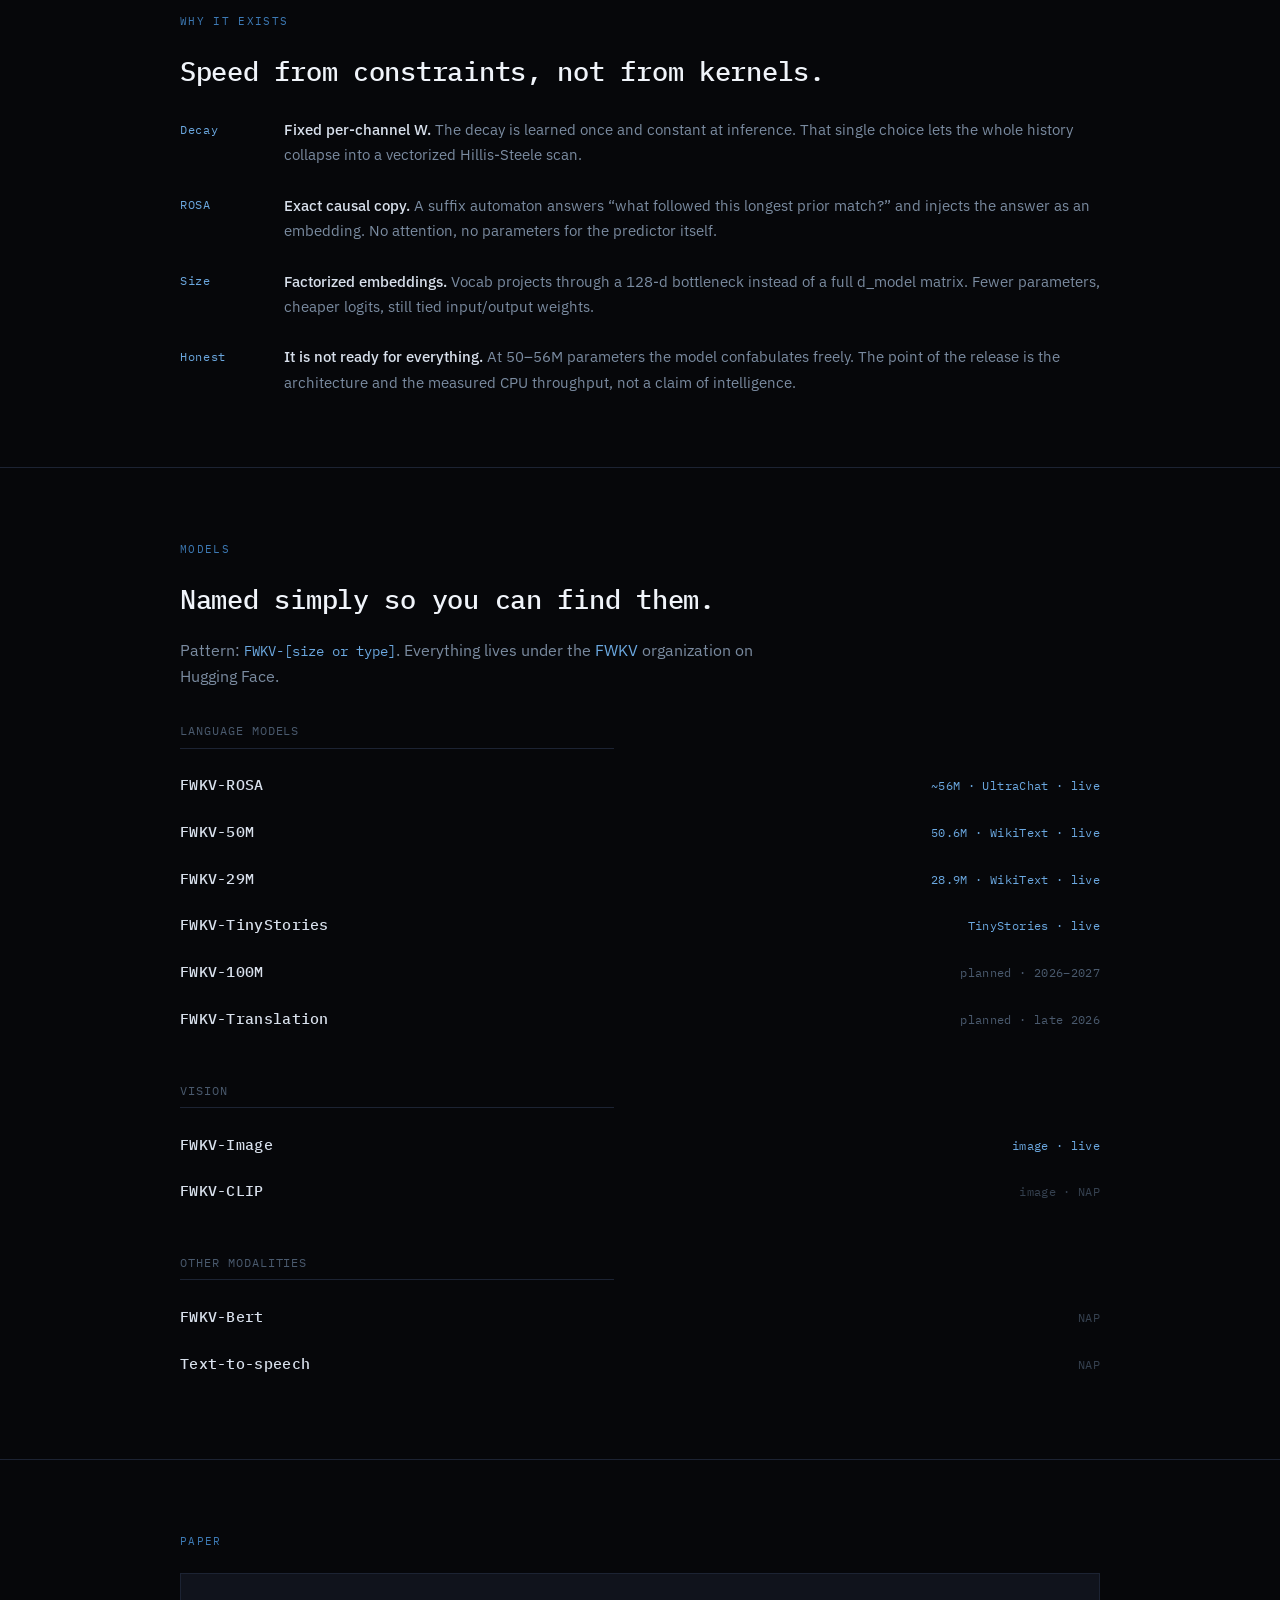
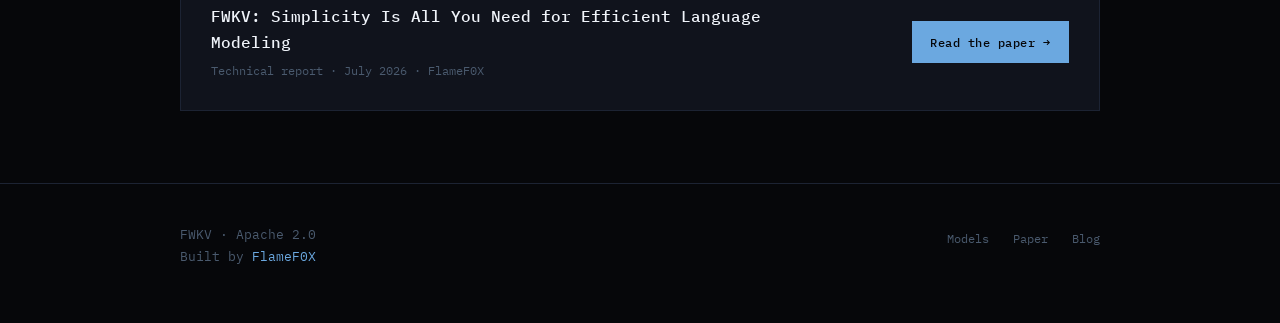
==== commit c26acd6b: "Update link and name for FWKV model to FWKV-Image" ====
--- a/index.html
+++ b/index.html
@@ -667,8 +667,8 @@
           <p class="model-group-title">Vision</p>
           <ul class="model-list">
             <li>
-              <a class="model-row" href="https://huggingface.co/FWKV/FWKV-Vision" target="_blank" rel="noopener">
-                <span class="model-name">FWKV-Vision</span>
+              <a class="model-row" href="https://huggingface.co/FWKV/FWKV-Image" target="_blank" rel="noopener">
+                <span class="model-name">FWKV-Image</span>
                 <span class="model-status live">image · live</span>
               </a>
             </li>
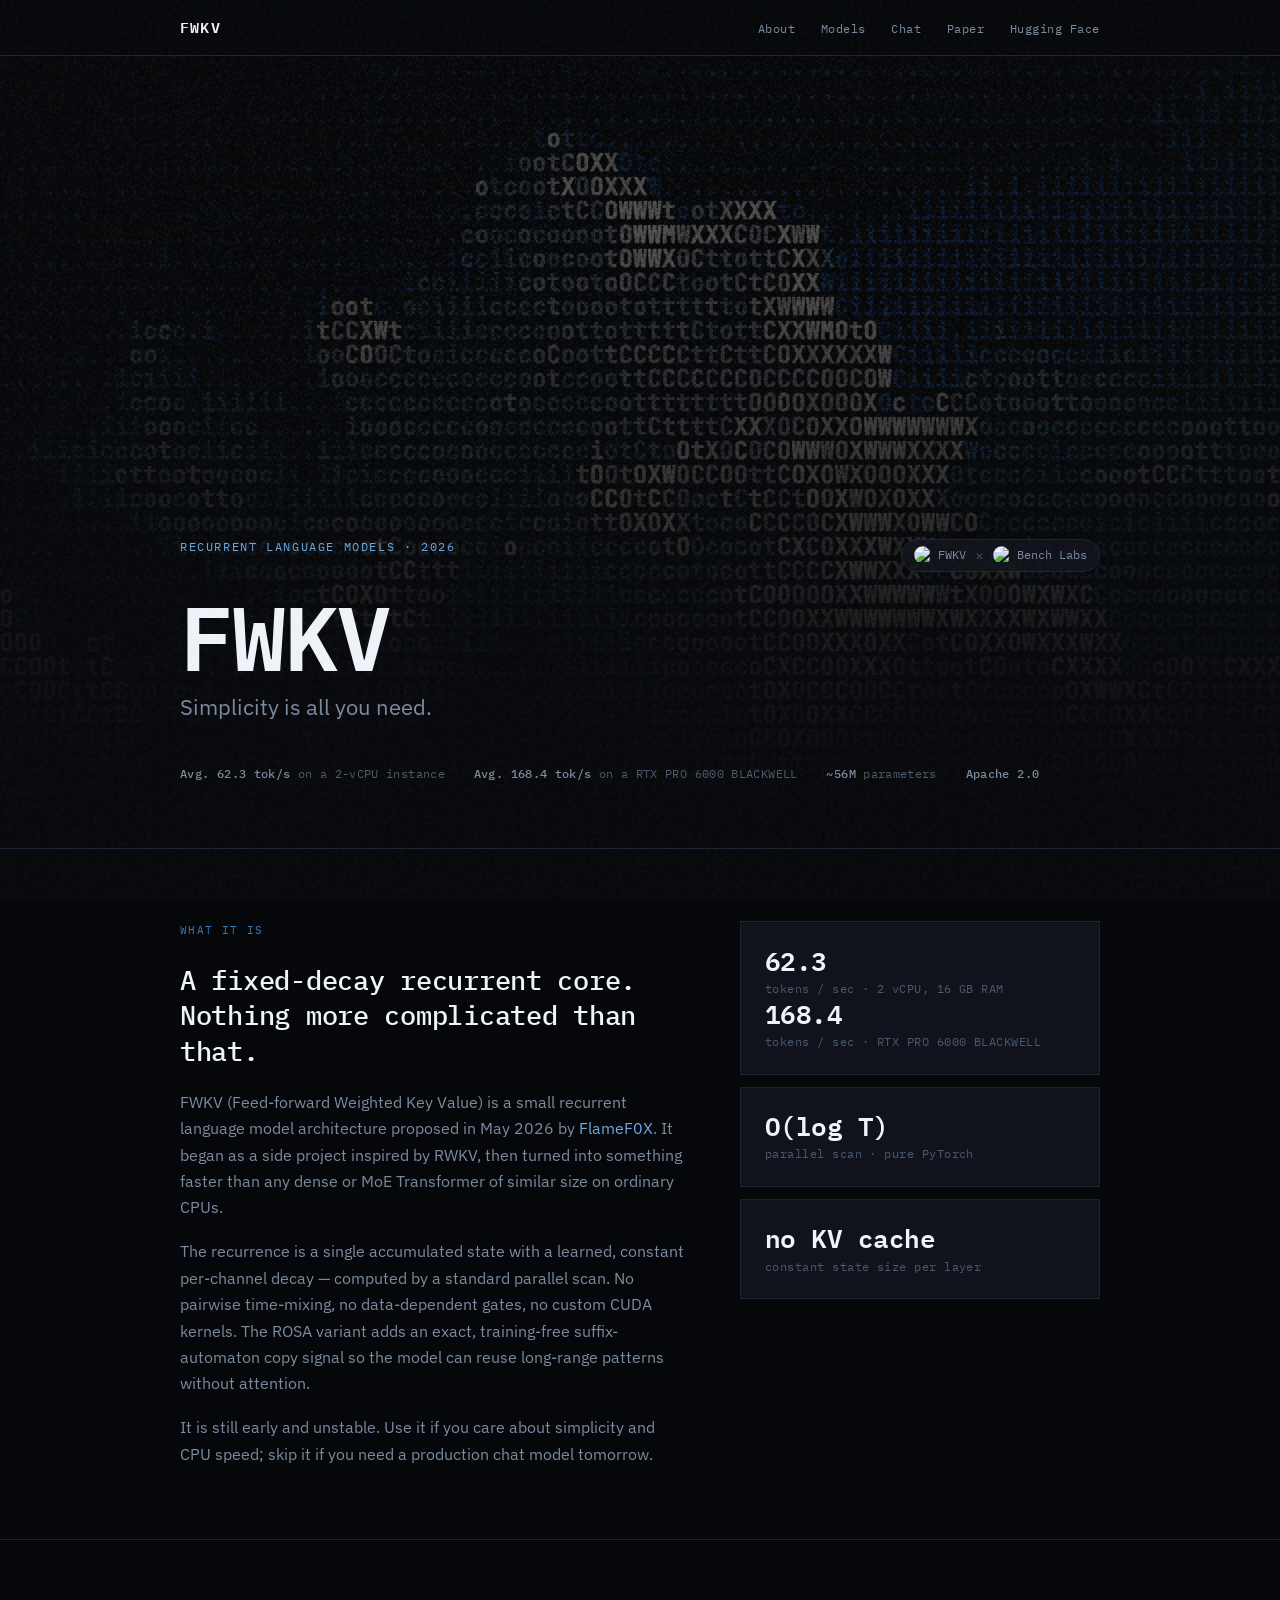
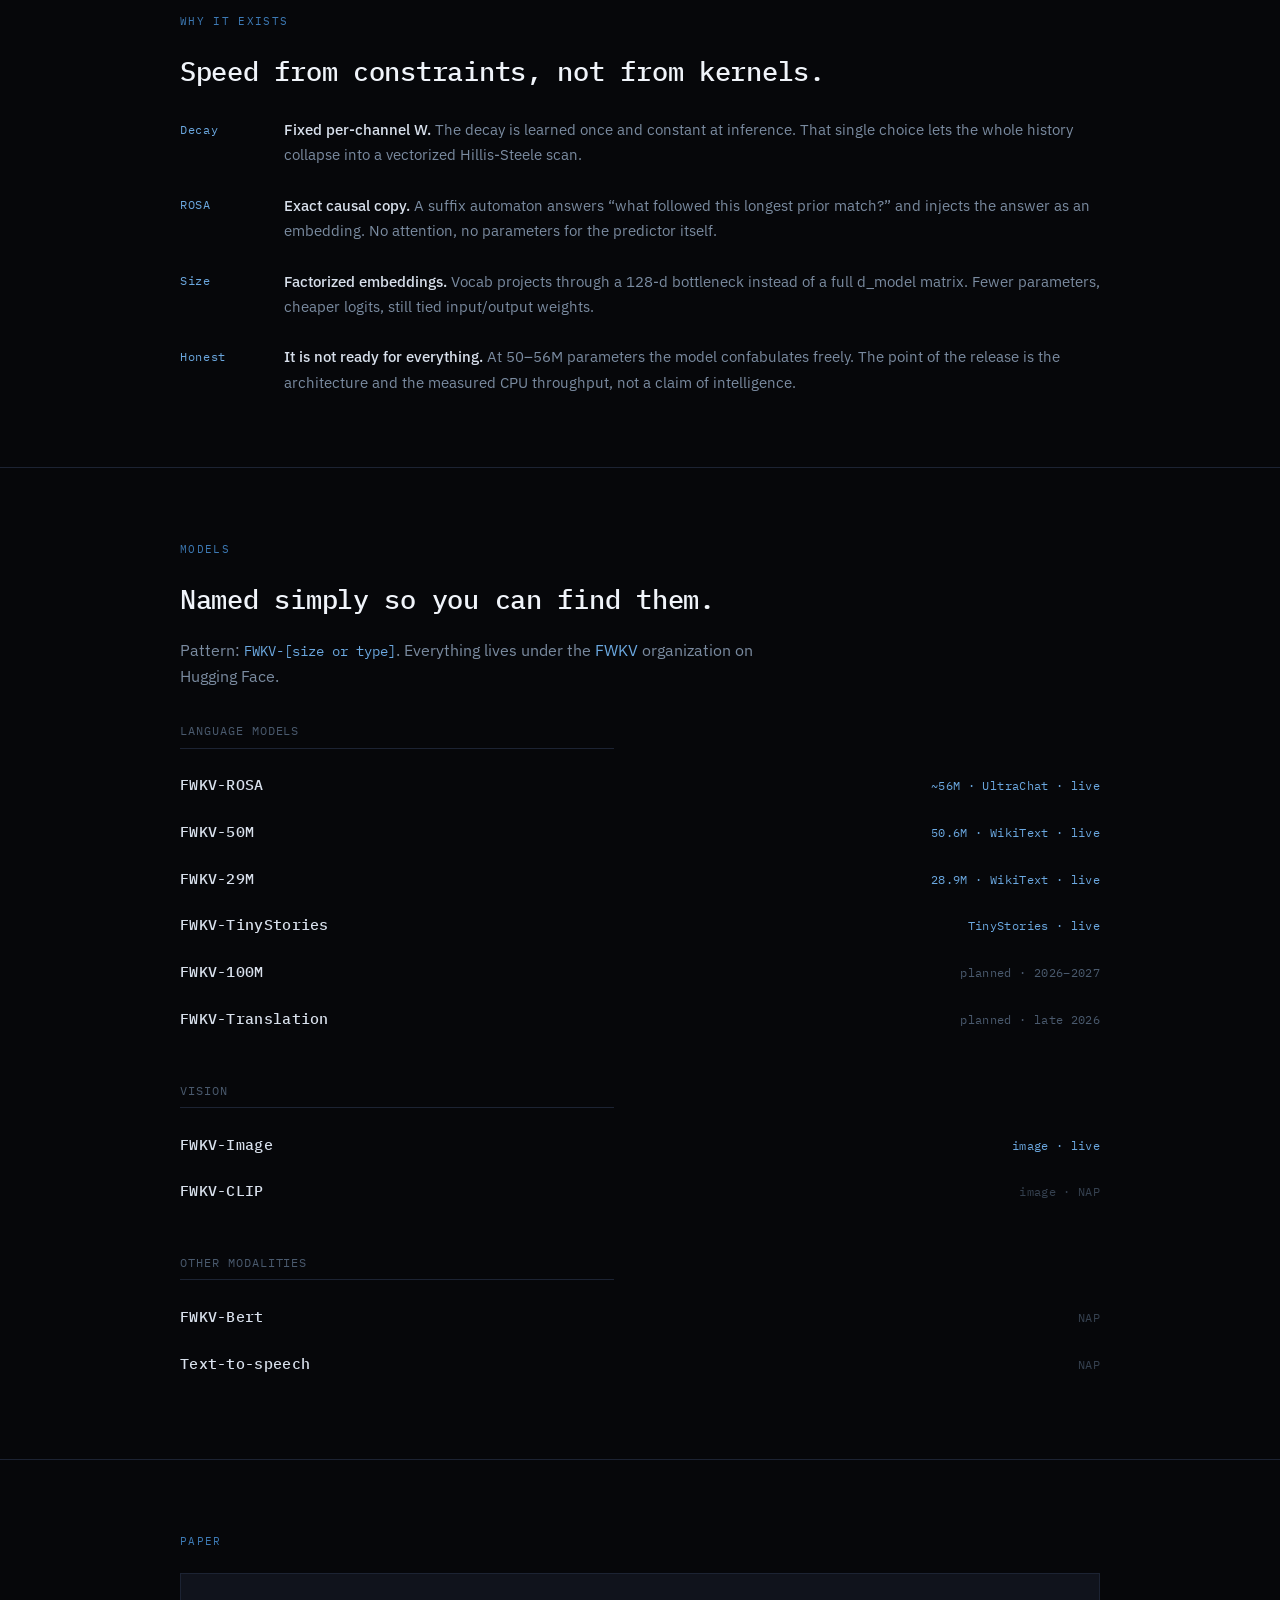
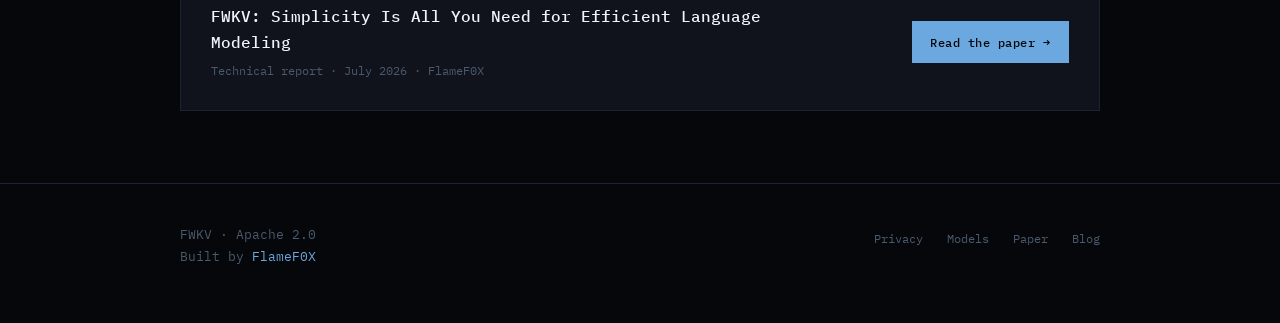
==== commit cbb06206: "Update index.html" ====
--- a/index.html
+++ b/index.html
@@ -726,6 +726,7 @@
         Built by <a href="https://huggingface.co/FlameF0X" target="_blank" rel="noopener">FlameF0X</a>
       </div>
       <ul class="footer-links">
+        <li><a href="https://fwkv.github.io/privacy/"  target="_blank" rel="noopener">Privacy</a></li>
         <li><a href="https://huggingface.co/FWKV" target="_blank" rel="noopener">Models</a></li>
         <li><a href="https://flamef0x.github.io/papers/" target="_blank" rel="noopener">Paper</a></li>
         <li><a href="https://flamef0x.github.io/blog/" target="_blank" rel="noopener">Blog</a></li>
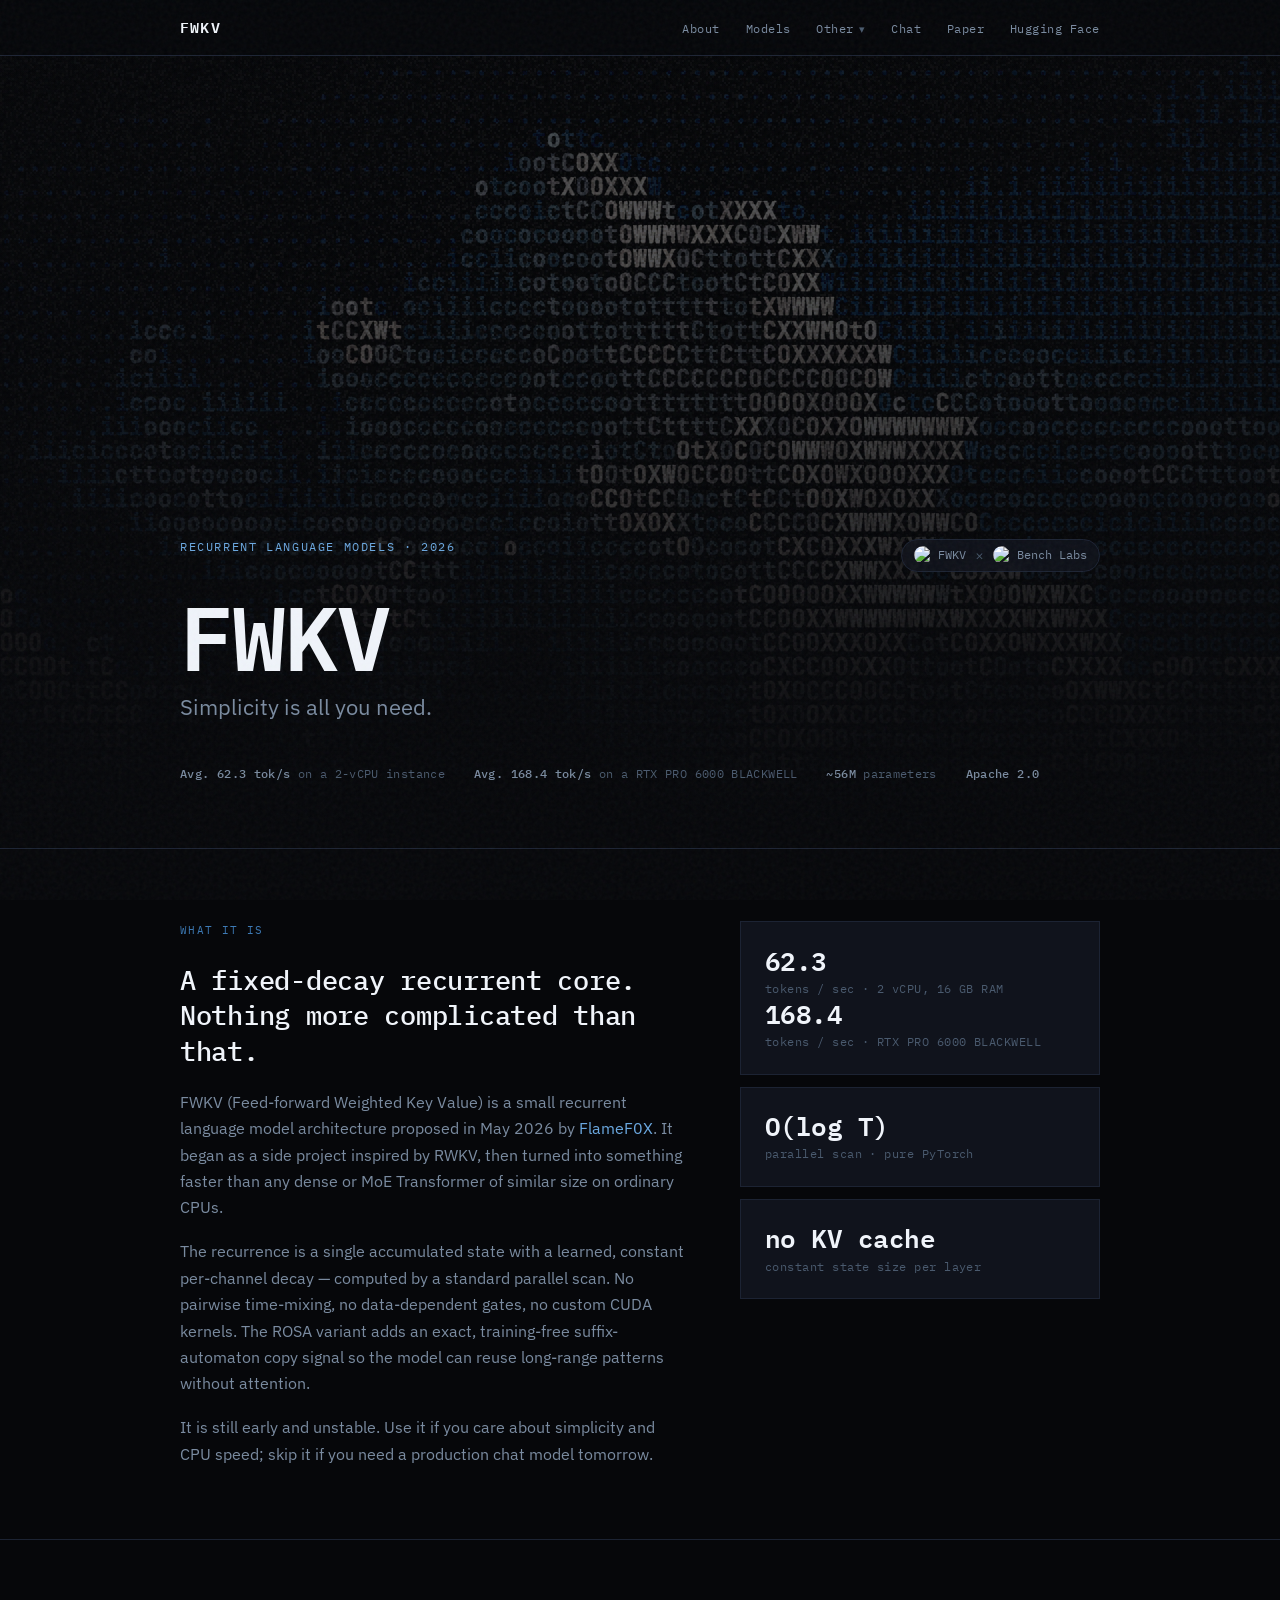
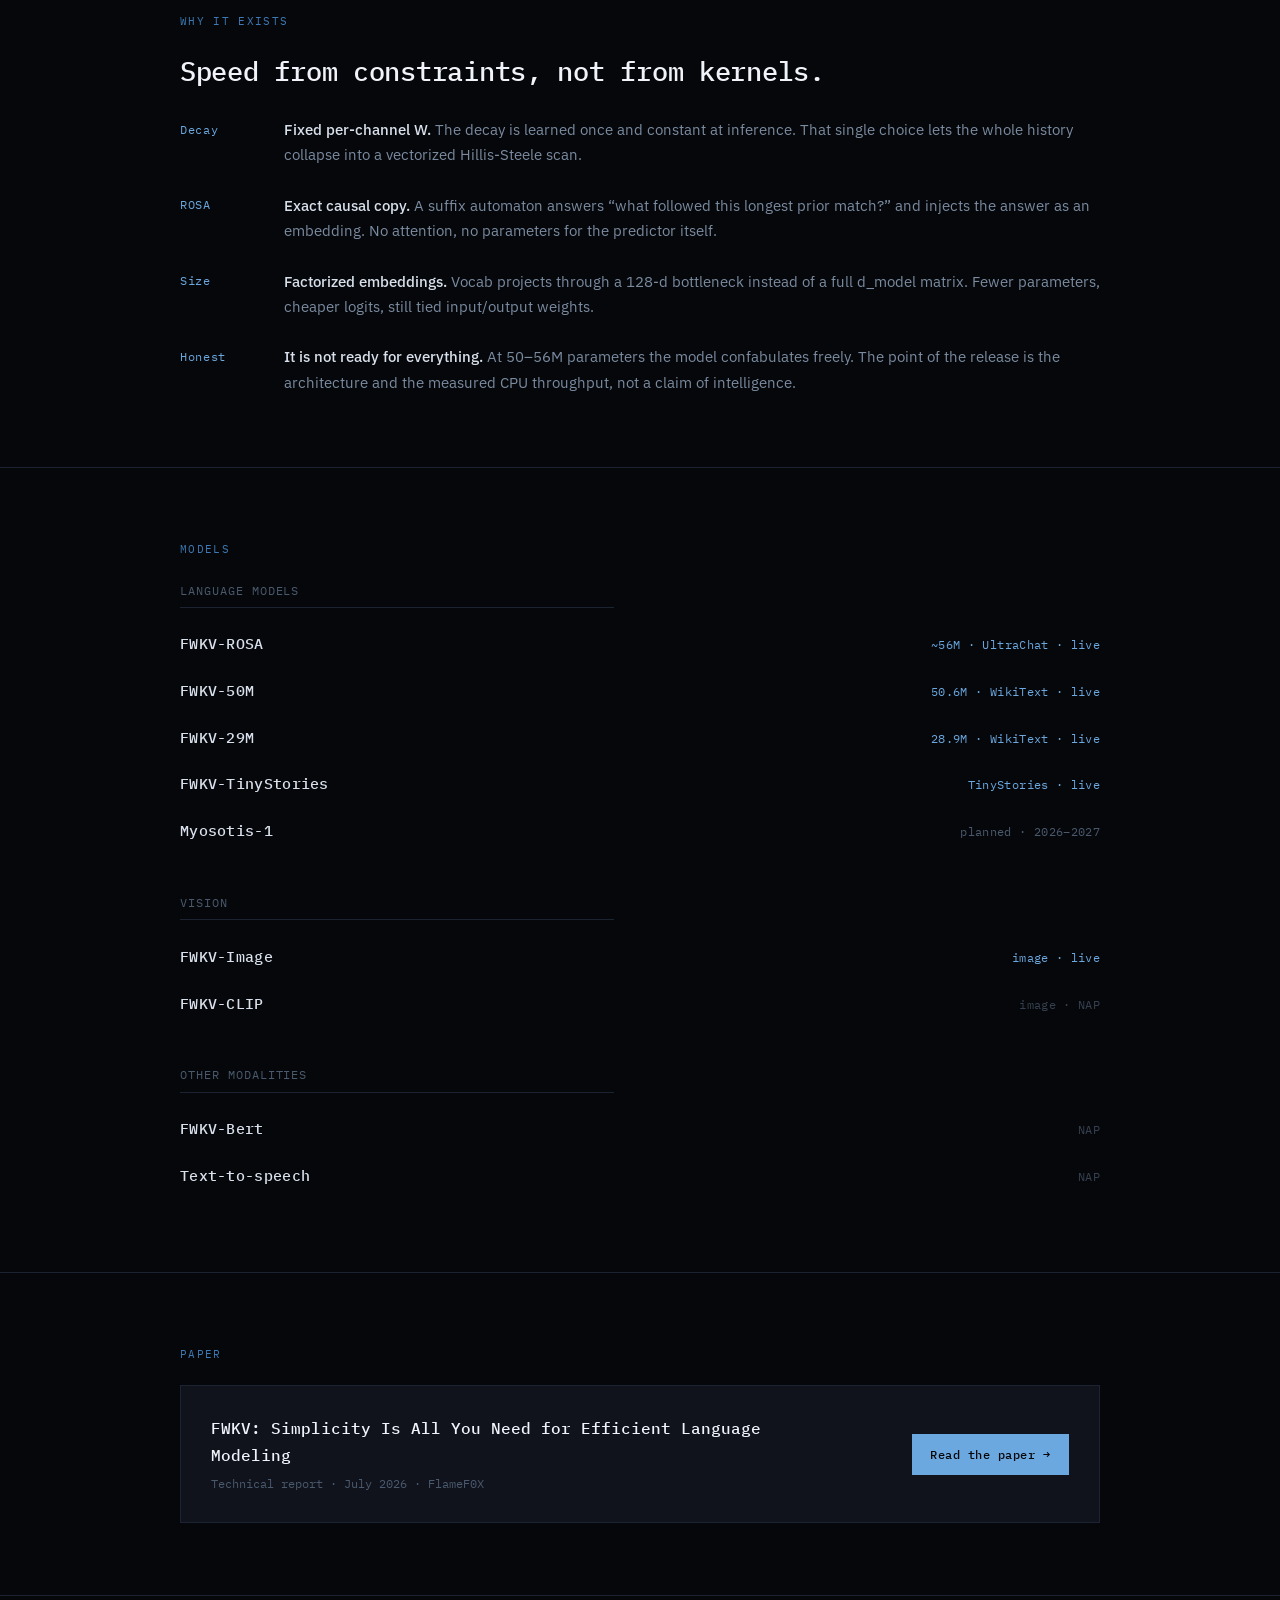
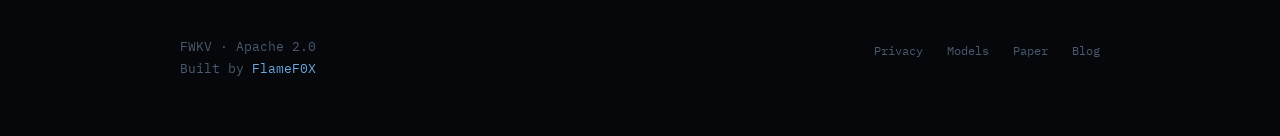
==== commit 110d29fa: "Add files via upload" ====
--- a/index.html
+++ b/index.html
@@ -122,6 +122,59 @@
     }
     .nav-links a:hover { color: var(--text); }
 
+    /* ── "Other" dropdown ───────────────────────────────── */
+    .nav-drop { position: relative; }
+    .nav-drop-toggle { cursor: default; }
+    .nav-drop-toggle::after {
+      content: "▾";
+      margin-left: 0.35rem;
+      font-size: 0.7rem;
+      color: var(--text-faint);
+    }
+    .nav-drop-menu {
+      position: absolute;
+      top: calc(100% + 0.4rem);
+      left: 50%;
+      transform: translateX(-50%);
+      min-width: 150px;
+      list-style: none;
+      background: var(--bg-elevated);
+      border: 1px solid var(--border);
+      padding: 0.35rem 0;
+      opacity: 0;
+      visibility: hidden;
+      transition: opacity 0.15s ease, visibility 0.15s ease;
+      z-index: 300;
+      box-shadow: 0 12px 30px rgba(0, 0, 0, 0.35);
+    }
+    .nav-drop-menu::before {
+      content: "";
+      position: absolute;
+      top: -0.4rem;
+      left: 0;
+      right: 0;
+      height: 0.4rem;
+    }
+    .nav-drop:hover .nav-drop-menu,
+    .nav-drop:focus-within .nav-drop-menu {
+      opacity: 1;
+      visibility: visible;
+    }
+    .nav-drop-menu li a {
+      display: block;
+      padding: 0.5rem 1rem;
+      font-size: 0.75rem;
+      color: var(--text-muted);
+      letter-spacing: 0.04em;
+      white-space: nowrap;
+    }
+    .nav-drop-menu li a:hover {
+      color: var(--white);
+      background: rgba(26, 58, 92, 0.18);
+      text-decoration: none;
+    }
+    .nav-drop-menu a.active { color: var(--cyan); }
+
     /* ── hero ───────────────────────────────────────────── */
     .hero {
       position: relative;
@@ -479,6 +532,13 @@
       <ul class="nav-links">
         <li><a href="#about">About</a></li>
         <li><a href="#models">Models</a></li>
+        <li class="nav-drop">
+          <a href="#" class="nav-drop-toggle" aria-haspopup="true">Other</a>
+          <ul class="nav-drop-menu">
+            <li><a href="other/eval/">Eval</a></li>
+            <li><a href="other/leaderboard/">Leaderboard</a></li>
+          </ul>
+        </li>
         <li><a href="chat/">Chat</a></li>
         <li><a href="#paper">Paper</a></li>
         <li><a href="https://huggingface.co/FWKV" target="_blank" rel="noopener">Hugging Face</a></li>
@@ -614,12 +674,6 @@
     <section id="models">
       <div class="wrap">
         <p class="section-label">Models</p>
-        <h2>Named simply so you can find them.</h2>
-        <p class="models-intro">
-          Pattern: <code style="font-family:var(--font-mono);color:var(--blue-bright);font-size:0.9em">FWKV-[size or type]</code>.
-          Everything lives under the
-          <a href="https://huggingface.co/FWKV" target="_blank" rel="noopener">FWKV</a> organization on Hugging Face.
-        </p>
 
         <div class="model-group">
           <p class="model-group-title">Language models</p>
@@ -650,14 +704,8 @@
             </li>
             <li>
               <div class="model-row">
-                <span class="model-name">FWKV-100M</span>
+                <span class="model-name">Myosotis-1</span>
                 <span class="model-status planned">planned · 2026–2027</span>
-              </div>
-            </li>
-            <li>
-              <div class="model-row">
-                <span class="model-name">FWKV-Translation</span>
-                <span class="model-status planned">planned · late 2026</span>
               </div>
             </li>
           </ul>
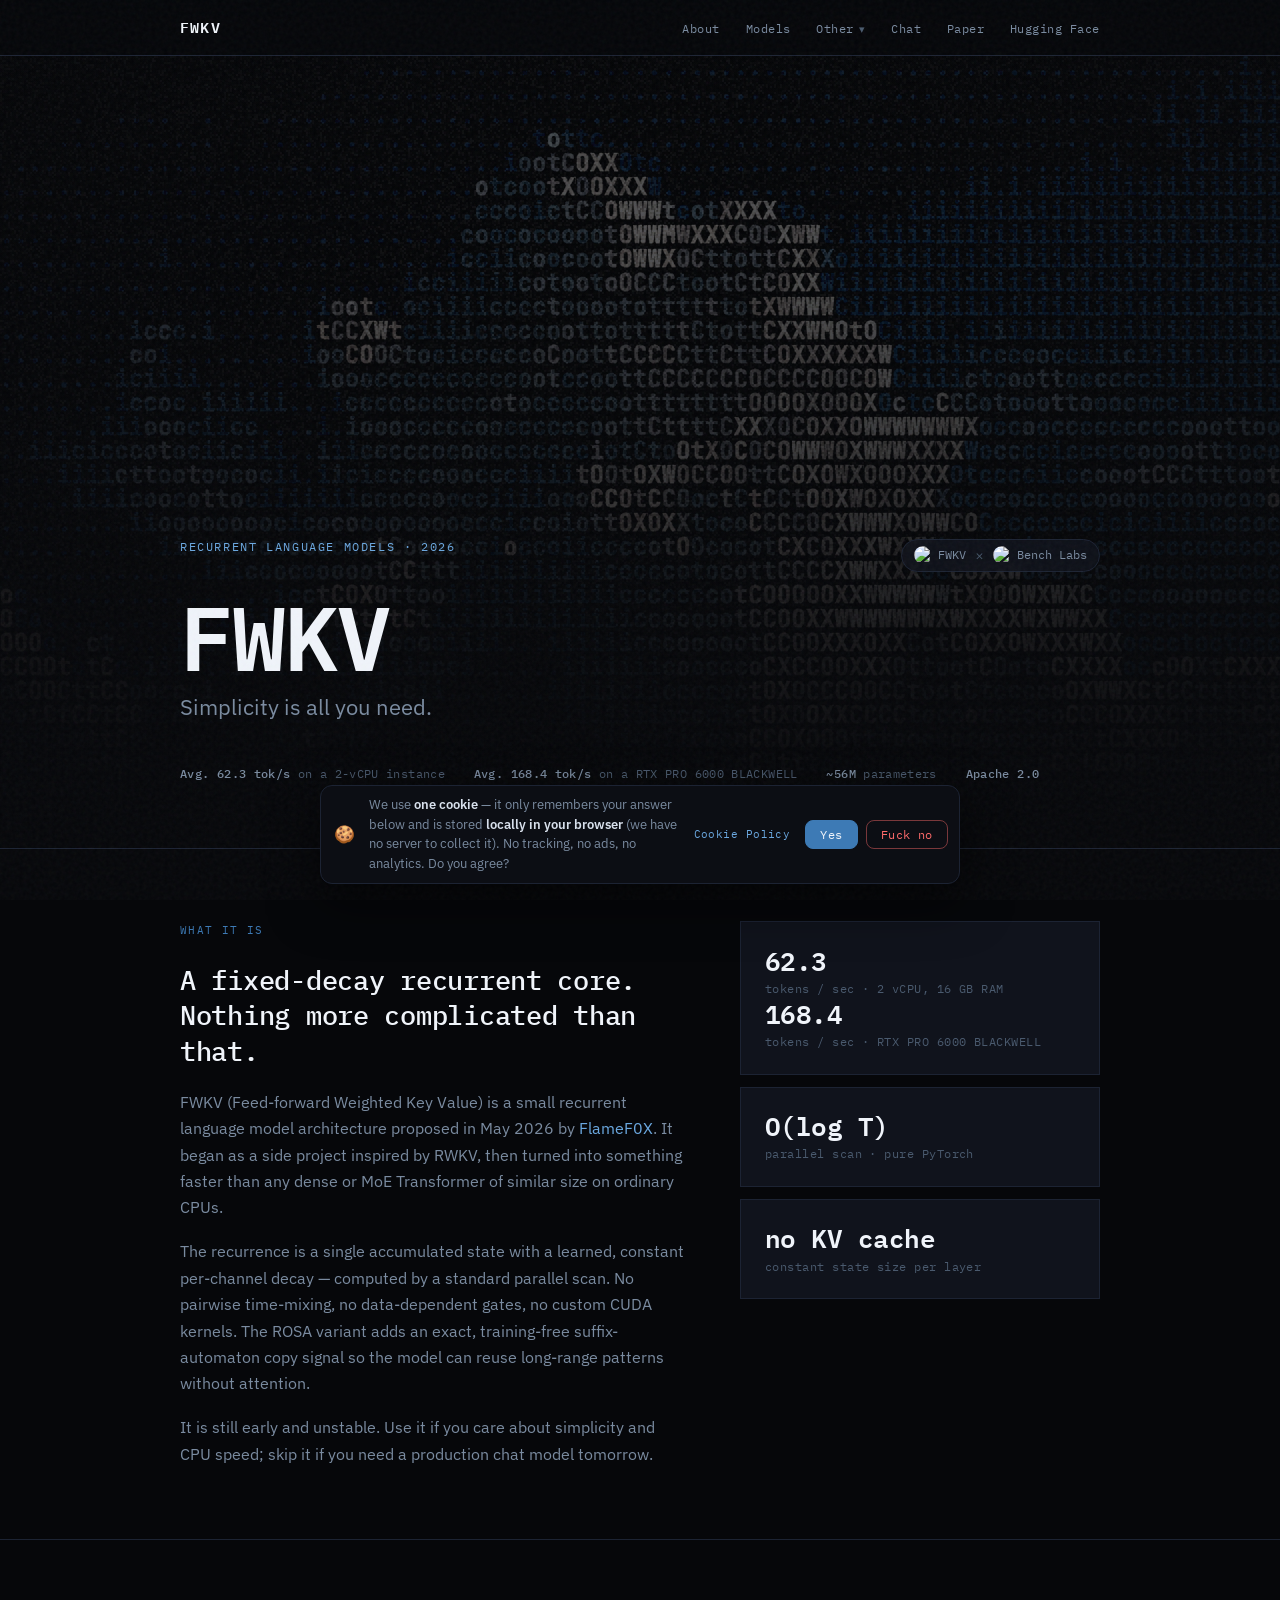
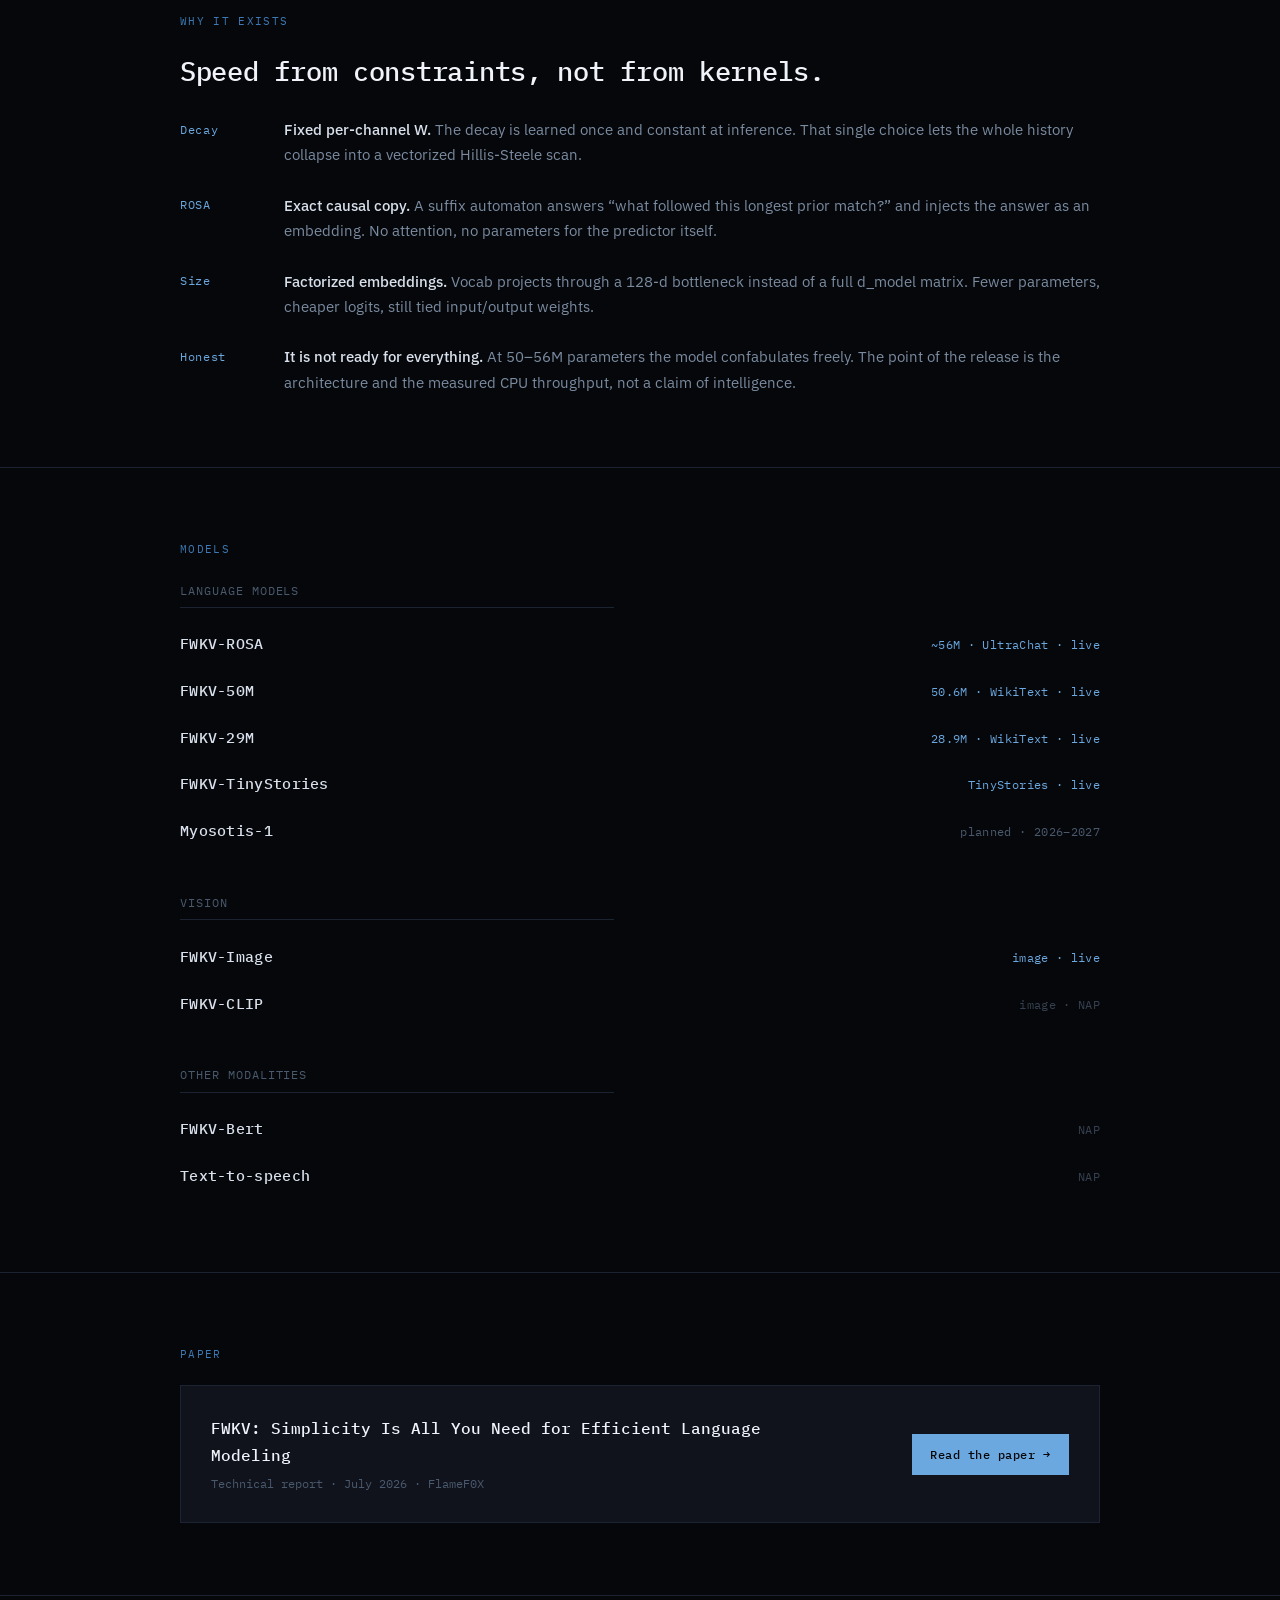
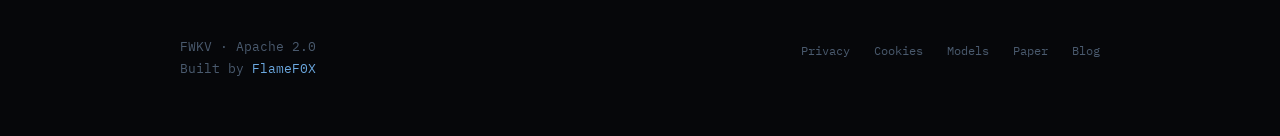
==== commit ec849e00: "Add files via upload" ====
--- a/index.html
+++ b/index.html
@@ -522,6 +522,9 @@
     }
     .footer-links a:hover { color: var(--text-muted); }
   </style>
+
+  <!-- Cookie consent banner -->
+  <link rel="stylesheet" href="/assets/cookie-consent.css" />
 </head>
 <body>
 
@@ -537,6 +540,7 @@
           <ul class="nav-drop-menu">
             <li><a href="other/eval/">Eval</a></li>
             <li><a href="other/leaderboard/">Leaderboard</a></li>
+            <li><a href="other/blog/">Blog</a></li>
           </ul>
         </li>
         <li><a href="chat/">Chat</a></li>
@@ -774,13 +778,16 @@
         Built by <a href="https://huggingface.co/FlameF0X" target="_blank" rel="noopener">FlameF0X</a>
       </div>
       <ul class="footer-links">
-        <li><a href="https://fwkv.github.io/privacy/"  target="_blank" rel="noopener">Privacy</a></li>
+        <li><a href="https://fwkv.github.io/legal/privacy/"  target="_blank" rel="noopener">Privacy</a></li>
+        <li><a href="https://fwkv.github.io/legal/cookies/" target="_blank" rel="noopener">Cookies</a></li>
         <li><a href="https://huggingface.co/FWKV" target="_blank" rel="noopener">Models</a></li>
         <li><a href="https://flamef0x.github.io/papers/" target="_blank" rel="noopener">Paper</a></li>
-        <li><a href="https://flamef0x.github.io/blog/" target="_blank" rel="noopener">Blog</a></li>
+        <li><a href="other/blog/">Blog</a></li>
       </ul>
     </div>
   </footer>
 
+  <!-- Cookie consent banner -->
+  <script src="/assets/cookie-consent.js"></script>
 </body>
 </html>
--- a/assets/cookie-consent.css
+++ b/assets/cookie-consent.css
@@ -0,0 +1,127 @@
+/* ────────────────────────────────────────────────────────────
+   FWKV · Cookie consent banner
+   Slim, fixed bottom-center. Shared across all pages.
+   Falls back to concrete values if a page lacks the CSS tokens.
+   ──────────────────────────────────────────────────────────── */
+
+#fwkv-cookie-banner {
+  /* local fallbacks (mirror site tokens) */
+  --cbg:    rgba(12, 14, 20, 0.94);
+  --cbor:   #1c2333;
+  --ctext:  #d8e0ec;
+  --cmuted: #7a8ba0;
+  --cblue:  #6ba8e0;
+  --ccyan:  #8ec8f0;
+
+  position: fixed;
+  left: 50%;
+  bottom: 16px;
+  transform: translateX(-50%) translateY(14px);
+  z-index: 1000000;
+
+  display: flex;
+  align-items: center;
+  flex-wrap: wrap;
+  gap: 0.55rem 0.9rem;
+
+  max-width: min(880px, calc(100vw - 1.5rem));
+  padding: 0.6rem 0.7rem 0.6rem 0.8rem;
+
+  background: var(--bg-elevated, var(--cbg));
+  border: 1px solid var(--border, var(--cbor));
+  border-radius: 12px;
+  box-shadow: 0 18px 50px rgba(0, 0, 0, 0.55);
+  backdrop-filter: blur(10px);
+  -webkit-backdrop-filter: blur(10px);
+
+  color: var(--text, var(--ctext));
+  font-family: var(--font-sans, "IBM Plex Sans", system-ui, sans-serif);
+
+  opacity: 0;
+  visibility: hidden;
+  transition: opacity 0.25s ease, transform 0.25s ease, visibility 0.25s ease;
+}
+
+#fwkv-cookie-banner.is-open {
+  opacity: 1;
+  visibility: visible;
+  transform: translateX(-50%) translateY(0);
+}
+
+#fwkv-cookie-banner[aria-hidden="true"] { pointer-events: none; }
+
+.fwkv-cookie-icon {
+  font-size: 1.05rem;
+  line-height: 1;
+  filter: grayscale(0.15);
+  user-select: none;
+}
+
+.fwkv-cookie-text {
+  margin: 0;
+  flex: 1 1 300px;
+  min-width: 220px;
+  font-size: 0.84rem;
+  line-height: 1.45;
+  color: var(--text-muted, var(--cmuted));
+}
+
+.fwkv-cookie-text strong { color: var(--text, var(--ctext)); font-weight: 600; }
+
+.fwkv-cookie-link {
+  font-family: var(--font-mono, "IBM Plex Mono", ui-monospace, monospace);
+  font-size: 0.7rem;
+  letter-spacing: 0.04em;
+  color: var(--blue-bright, var(--cblue));
+  white-space: nowrap;
+  text-underline-offset: 3px;
+}
+.fwkv-cookie-link:hover { color: var(--cyan, var(--ccyan)); }
+
+.fwkv-cookie-actions {
+  display: flex;
+  align-items: center;
+  gap: 0.5rem;
+}
+
+.fwkv-cookie-btn {
+  font-family: var(--font-mono, "IBM Plex Mono", ui-monospace, monospace);
+  font-size: 0.72rem;
+  letter-spacing: 0.03em;
+  line-height: 1;
+  padding: 0.48rem 0.9rem;
+  border-radius: 8px;
+  cursor: pointer;
+  border: 1px solid transparent;
+  transition: background 0.15s ease, color 0.15s ease, border-color 0.15s ease, transform 0.1s ease;
+}
+.fwkv-cookie-btn:active { transform: translateY(1px); }
+.fwkv-cookie-btn:focus-visible { outline: 2px solid var(--blue, #3d7ab5); outline-offset: 2px; }
+
+/* "Yes" — accept */
+.fwkv-cookie-btn.yes {
+  background: var(--blue, #3d7ab5);
+  border-color: var(--blue, #3d7ab5);
+  color: var(--white, #f0f4fa);
+}
+.fwkv-cookie-btn.yes:hover {
+  background: var(--blue-bright, #6ba8e0);
+  border-color: var(--blue-bright, #6ba8e0);
+  color: #06070a;
+}
+
+/* "Fuck no" — refuse */
+.fwkv-cookie-btn.no {
+  background: transparent;
+  border-color: rgba(255, 107, 107, 0.45);
+  color: #ff6b6b;
+}
+.fwkv-cookie-btn.no:hover {
+  background: rgba(255, 107, 107, 0.12);
+  border-color: rgba(255, 107, 107, 0.8);
+  color: #ff9292;
+}
+
+@media (prefers-reduced-motion: reduce) {
+  #fwkv-cookie-banner { transition: none; }
+}
